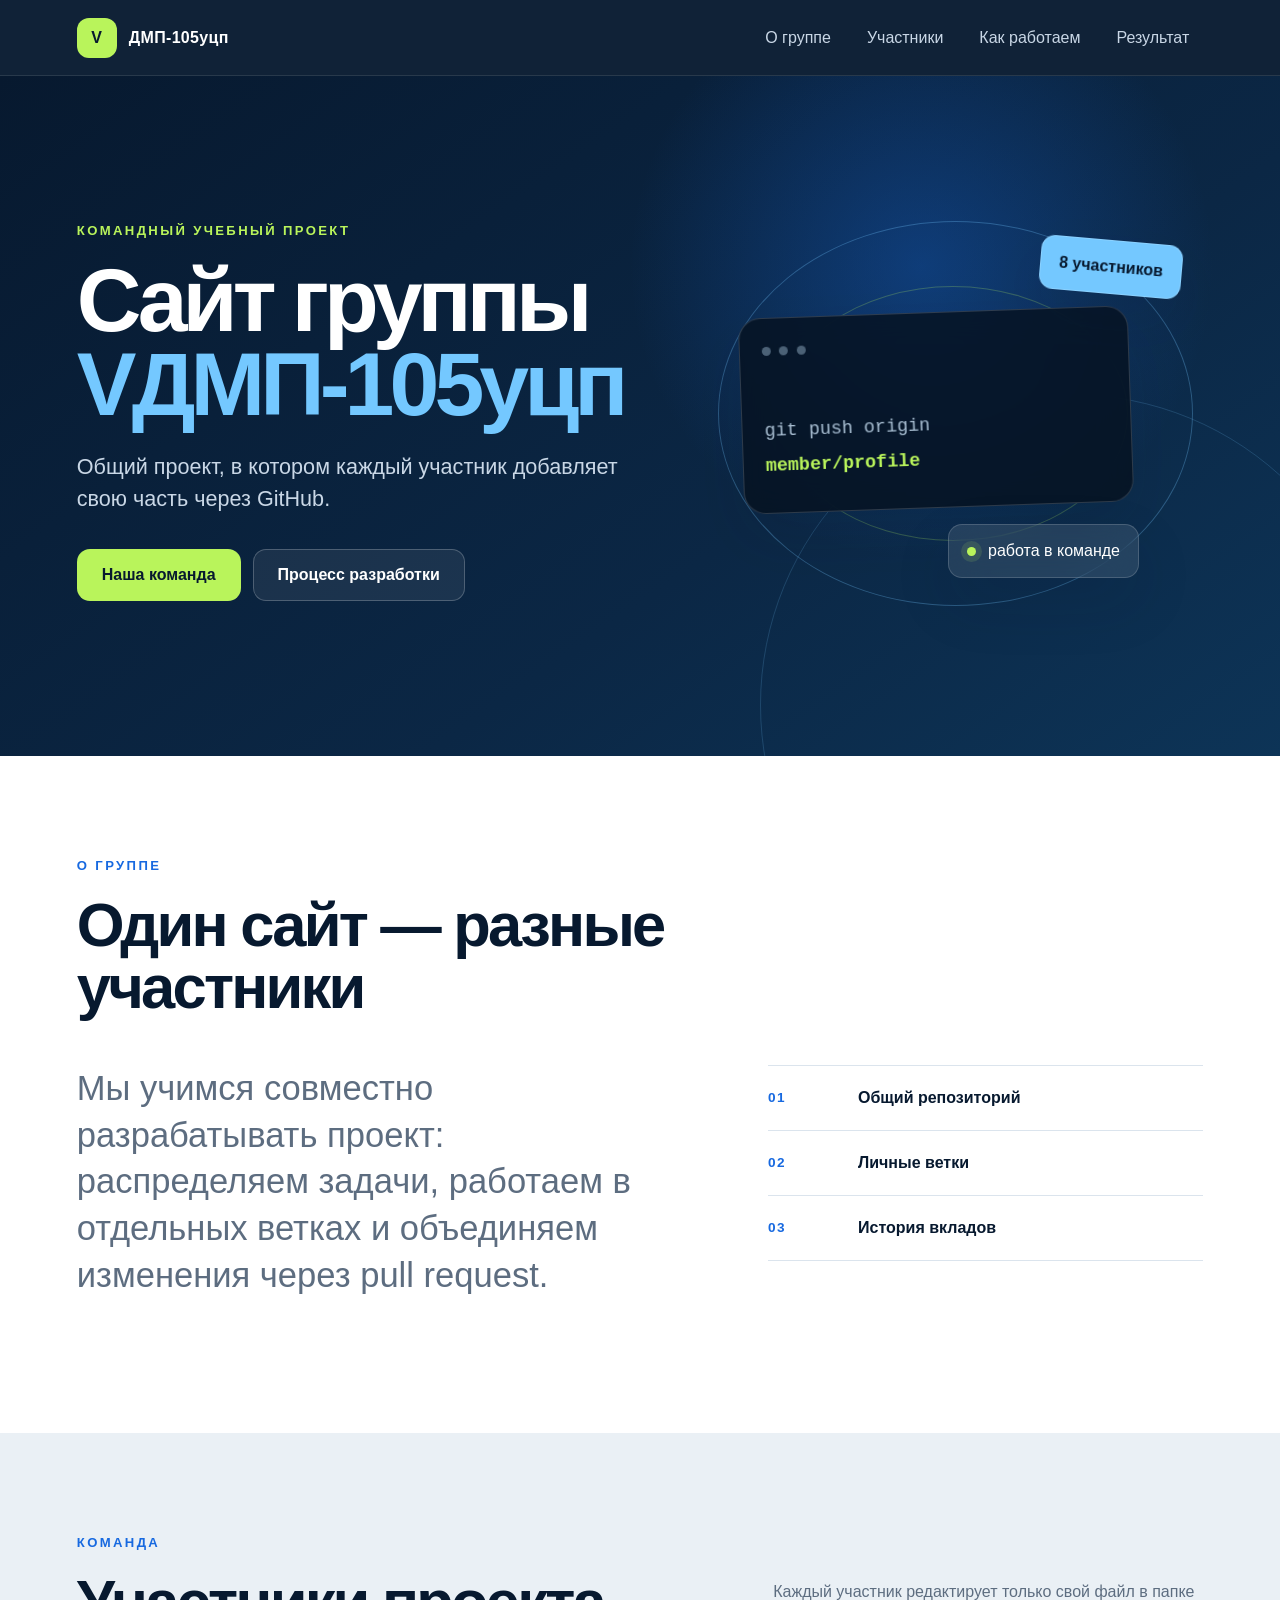
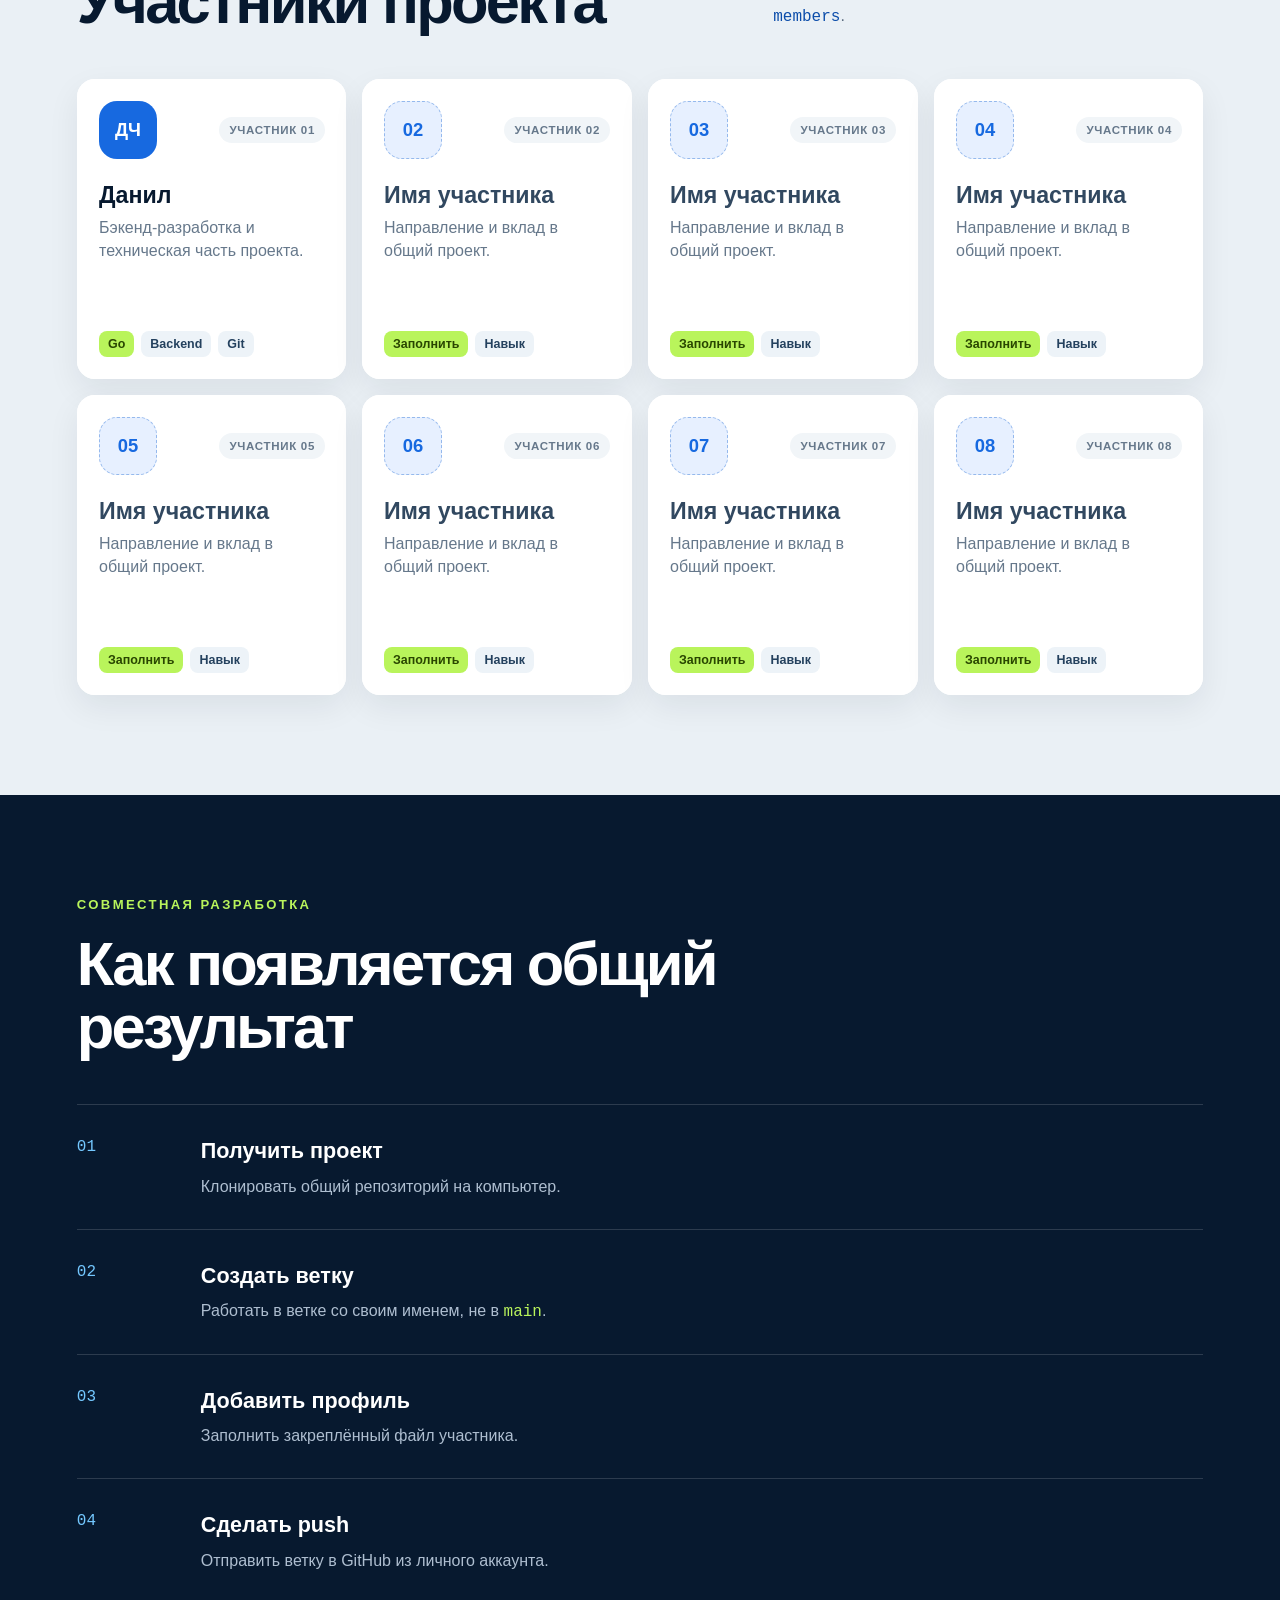
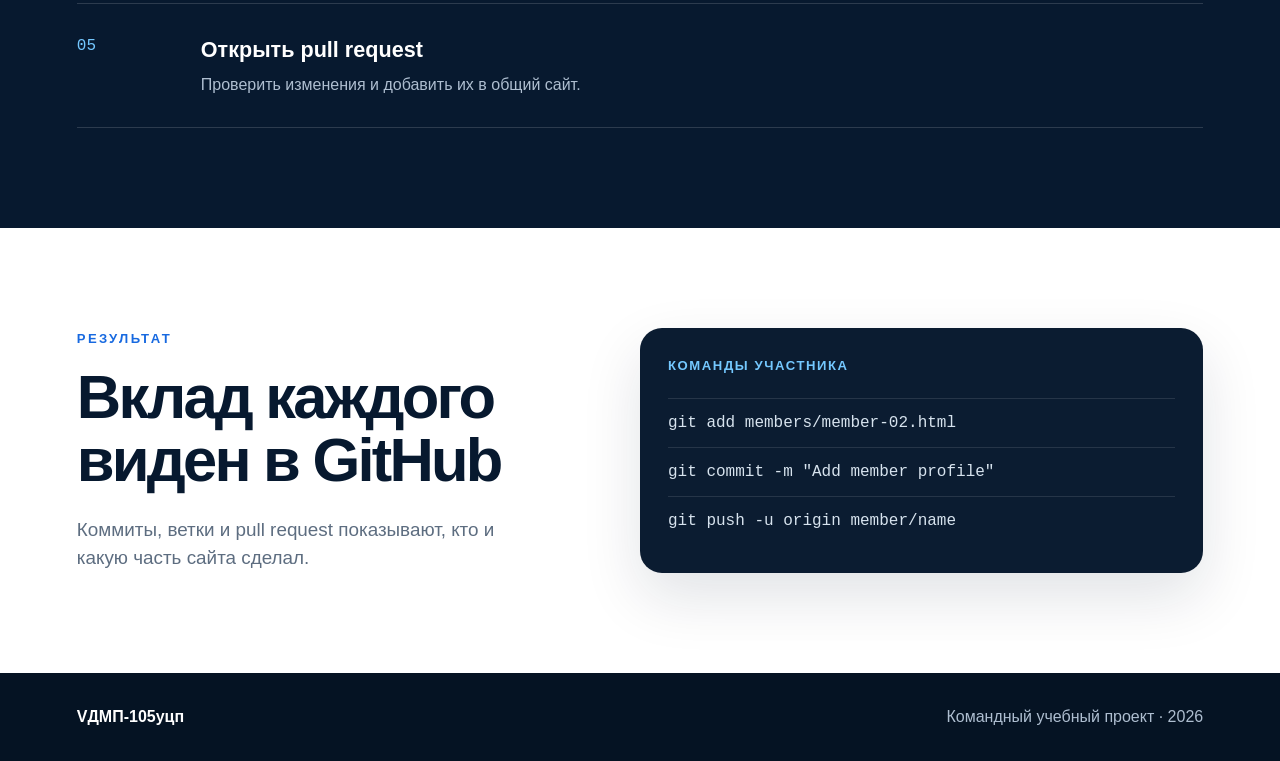
==== index.html @ d807fb54 "Create group website and contribution workflow" ====
<!DOCTYPE html>
<html lang="ru">
<head>
  <meta charset="UTF-8">
  <meta name="viewport" content="width=device-width, initial-scale=1.0">
  <meta name="description" content="Командный учебный сайт группы VДМП-105уцп">
  <title>VДМП-105уцп — сайт группы</title>
  <link rel="stylesheet" href="styles.css">
  <script src="script.js" defer></script>
</head>
<body>
  <header class="site-header">
    <a class="brand" href="#top" aria-label="На главную">
      <span class="brand-mark">V</span>
      <span>ДМП-105уцп</span>
    </a>

    <button class="menu-button" type="button" aria-expanded="false" aria-controls="site-nav">
      <span></span><span></span><span></span>
      <span class="visually-hidden">Открыть меню</span>
    </button>

    <nav class="site-nav" id="site-nav" aria-label="Основная навигация">
      <a href="#about">О группе</a>
      <a href="#team">Участники</a>
      <a href="#workflow">Как работаем</a>
      <a href="#result">Результат</a>
    </nav>
  </header>

  <main id="top">
    <section class="hero" aria-labelledby="hero-title">
      <div class="hero-copy">
        <p class="eyebrow">Командный учебный проект</p>
        <h1 id="hero-title">Сайт группы<br><span>VДМП-105уцп</span></h1>
        <p class="hero-text">Общий проект, в котором каждый участник добавляет свою часть через GitHub.</p>
        <div class="hero-actions">
          <a class="button button-primary" href="#team">Наша команда</a>
          <a class="button button-secondary" href="#workflow">Процесс разработки</a>
        </div>
      </div>

      <div class="hero-visual" aria-hidden="true">
        <div class="orbit orbit-one"></div>
        <div class="orbit orbit-two"></div>
        <div class="hero-card hero-card-main">
          <span class="terminal-dot"></span>
          <span class="terminal-dot"></span>
          <span class="terminal-dot"></span>
          <code>git push origin<br><strong>member/profile</strong></code>
        </div>
        <div class="hero-card hero-card-small">8 участников</div>
        <div class="hero-card hero-card-status"><span></span> работа в команде</div>
      </div>
    </section>

    <section class="section about" id="about" aria-labelledby="about-title">
      <div class="section-heading">
        <p class="eyebrow">О группе</p>
        <h2 id="about-title">Один сайт — разные участники</h2>
      </div>
      <div class="about-grid">
        <p class="lead">Мы учимся совместно разрабатывать проект: распределяем задачи, работаем в отдельных ветках и объединяем изменения через pull request.</p>
        <div class="fact-list">
          <div class="fact"><strong>01</strong><span>Общий репозиторий</span></div>
          <div class="fact"><strong>02</strong><span>Личные ветки</span></div>
          <div class="fact"><strong>03</strong><span>История вкладов</span></div>
        </div>
      </div>
    </section>

    <section class="section team" id="team" aria-labelledby="team-title">
      <div class="section-heading heading-row">
        <div>
          <p class="eyebrow">Команда</p>
          <h2 id="team-title">Участники проекта</h2>
        </div>
        <p>Каждый участник редактирует только свой файл в папке <code>members</code>.</p>
      </div>

      <div class="members-grid">
        <iframe src="members/member-01.html" title="Участник 1" loading="lazy"></iframe>
        <iframe src="members/member-02.html" title="Участник 2" loading="lazy"></iframe>
        <iframe src="members/member-03.html" title="Участник 3" loading="lazy"></iframe>
        <iframe src="members/member-04.html" title="Участник 4" loading="lazy"></iframe>
        <iframe src="members/member-05.html" title="Участник 5" loading="lazy"></iframe>
        <iframe src="members/member-06.html" title="Участник 6" loading="lazy"></iframe>
        <iframe src="members/member-07.html" title="Участник 7" loading="lazy"></iframe>
        <iframe src="members/member-08.html" title="Участник 8" loading="lazy"></iframe>
      </div>
    </section>

    <section class="section workflow" id="workflow" aria-labelledby="workflow-title">
      <div class="section-heading">
        <p class="eyebrow">Совместная разработка</p>
        <h2 id="workflow-title">Как появляется общий результат</h2>
      </div>

      <ol class="steps">
        <li>
          <span>01</span>
          <div><h3>Получить проект</h3><p>Клонировать общий репозиторий на компьютер.</p></div>
        </li>
        <li>
          <span>02</span>
          <div><h3>Создать ветку</h3><p>Работать в ветке со своим именем, не в <code>main</code>.</p></div>
        </li>
        <li>
          <span>03</span>
          <div><h3>Добавить профиль</h3><p>Заполнить закреплённый файл участника.</p></div>
        </li>
        <li>
          <span>04</span>
          <div><h3>Сделать push</h3><p>Отправить ветку в GitHub из личного аккаунта.</p></div>
        </li>
        <li>
          <span>05</span>
          <div><h3>Открыть pull request</h3><p>Проверить изменения и добавить их в общий сайт.</p></div>
        </li>
      </ol>
    </section>

    <section class="section result" id="result" aria-labelledby="result-title">
      <div class="result-copy">
        <p class="eyebrow">Результат</p>
        <h2 id="result-title">Вклад каждого виден в GitHub</h2>
        <p>Коммиты, ветки и pull request показывают, кто и какую часть сайта сделал.</p>
      </div>
      <div class="result-command" aria-label="Пример последовательности команд">
        <span>Команды участника</span>
        <code>git add members/member-02.html</code>
        <code>git commit -m "Add member profile"</code>
        <code>git push -u origin member/name</code>
      </div>
    </section>
  </main>

  <footer class="site-footer">
    <span>VДМП-105уцп</span>
    <p>Командный учебный проект · <span id="year">2026</span></p>
  </footer>
</body>
</html>
---- styles.css ----
:root {
  --ink: #07192f;
  --muted: #5d6d80;
  --line: #dbe4ed;
  --paper: #f4f7fa;
  --white: #ffffff;
  --blue: #1769e0;
  --blue-dark: #0c4daa;
  --sky: #74c8ff;
  --lime: #b9f45b;
  --radius: 22px;
  --shadow: 0 24px 60px rgba(7, 25, 47, 0.12);
}

* { box-sizing: border-box; }

html { scroll-behavior: smooth; }

body {
  margin: 0;
  overflow-x: hidden;
  color: var(--ink);
  background: var(--paper);
  font-family: Inter, "Segoe UI", Arial, sans-serif;
  line-height: 1.5;
}

a { color: inherit; }

code { font-family: Consolas, "Courier New", monospace; }

.visually-hidden {
  position: absolute;
  width: 1px;
  height: 1px;
  padding: 0;
  margin: -1px;
  overflow: hidden;
  clip: rect(0, 0, 0, 0);
  white-space: nowrap;
  border: 0;
}

.site-header {
  position: sticky;
  z-index: 20;
  top: 0;
  display: flex;
  align-items: center;
  justify-content: space-between;
  min-height: 76px;
  padding: 0 6vw;
  color: var(--white);
  background: rgba(7, 25, 47, 0.96);
  border-bottom: 1px solid rgba(255, 255, 255, 0.1);
  backdrop-filter: blur(12px);
}

.brand {
  display: flex;
  align-items: center;
  gap: 12px;
  font-weight: 800;
  letter-spacing: 0.02em;
  text-decoration: none;
}

.brand-mark {
  display: grid;
  width: 40px;
  height: 40px;
  place-items: center;
  color: var(--ink);
  background: var(--lime);
  border-radius: 12px;
}

.site-nav { display: flex; gap: 8px; }

.site-nav a {
  padding: 10px 14px;
  color: #c9d7e6;
  border-radius: 10px;
  text-decoration: none;
  transition: color 0.2s ease, background 0.2s ease;
}

.site-nav a:hover,
.site-nav a:focus-visible {
  color: var(--white);
  background: rgba(255, 255, 255, 0.1);
}

.menu-button {
  display: none;
  width: 44px;
  height: 44px;
  padding: 10px;
  background: transparent;
  border: 1px solid rgba(255, 255, 255, 0.3);
  border-radius: 10px;
}

.menu-button span:not(.visually-hidden) {
  display: block;
  height: 2px;
  margin: 4px 0;
  background: var(--white);
}

.hero {
  position: relative;
  display: grid;
  grid-template-columns: minmax(0, 1.05fr) minmax(360px, 0.95fr);
  min-height: 680px;
  padding: 90px 6vw 100px;
  overflow: hidden;
  color: var(--white);
  background:
    radial-gradient(circle at 72% 28%, rgba(23, 105, 224, 0.35), transparent 28%),
    linear-gradient(145deg, #07192f 0%, #0b2745 62%, #0d3457 100%);
}

.hero::after {
  position: absolute;
  right: -8%;
  bottom: -260px;
  width: 620px;
  height: 620px;
  content: "";
  border: 1px solid rgba(116, 200, 255, 0.18);
  border-radius: 50%;
}

.hero-copy { min-width: 0; align-self: center; max-width: 760px; }

.eyebrow {
  margin: 0 0 18px;
  color: var(--blue);
  font-size: 0.82rem;
  font-weight: 800;
  letter-spacing: 0.18em;
  text-transform: uppercase;
}

.hero .eyebrow { color: var(--lime); }

h1, h2, h3, p { margin-top: 0; }

h1 {
  margin-bottom: 24px;
  font-size: clamp(3rem, 7vw, 6.6rem);
  line-height: 0.94;
  letter-spacing: -0.055em;
}

h1 span { color: var(--sky); }

.hero-text {
  max-width: 660px;
  margin-bottom: 34px;
  color: #c9d7e6;
  font-size: clamp(1.05rem, 2vw, 1.35rem);
}

.hero-actions { display: flex; flex-wrap: wrap; gap: 12px; }

.button {
  display: inline-flex;
  min-height: 52px;
  align-items: center;
  justify-content: center;
  padding: 0 24px;
  border: 1px solid transparent;
  border-radius: 13px;
  font-weight: 750;
  text-decoration: none;
  transition: transform 0.2s ease, background 0.2s ease;
}

.button:hover { transform: translateY(-2px); }

.button-primary { color: var(--ink); background: var(--lime); }
.button-primary:hover { background: #cbff79; }

.button-secondary {
  color: var(--white);
  background: rgba(255, 255, 255, 0.07);
  border-color: rgba(255, 255, 255, 0.22);
}

.hero-visual { position: relative; width: 100%; min-width: 0; min-height: 430px; align-self: center; }

.orbit {
  position: absolute;
  border: 1px solid rgba(116, 200, 255, 0.3);
  border-radius: 50%;
}

.orbit-one { inset: 25px 10px 20px 50px; }
.orbit-two { inset: 90px 75px 85px 110px; border-color: rgba(185, 244, 91, 0.24); }

.hero-card {
  position: absolute;
  z-index: 2;
  border: 1px solid rgba(255, 255, 255, 0.16);
  box-shadow: var(--shadow);
  backdrop-filter: blur(16px);
}

.hero-card-main {
  top: 116px;
  left: 50%;
  width: min(390px, 82%);
  padding: 20px 22px 28px;
  transform: translateX(-50%) rotate(-2deg);
  background: rgba(4, 16, 31, 0.82);
  border-radius: var(--radius);
}

.terminal-dot {
  display: inline-block;
  width: 9px;
  height: 9px;
  margin-right: 4px;
  background: #4b6176;
  border-radius: 50%;
}

.hero-card-main code { display: block; margin-top: 52px; color: #a9bfd3; font-size: 1.15rem; line-height: 1.9; }
.hero-card-main strong { color: var(--lime); }

.hero-card-small {
  top: 44px;
  right: 4%;
  padding: 14px 18px;
  color: var(--ink);
  background: var(--sky);
  border-radius: 14px;
  font-weight: 800;
  transform: rotate(5deg);
}

.hero-card-status {
  right: 12%;
  bottom: 48px;
  padding: 14px 18px;
  background: rgba(255, 255, 255, 0.1);
  border-radius: 14px;
}

.hero-card-status span {
  display: inline-block;
  width: 9px;
  height: 9px;
  margin-right: 8px;
  background: var(--lime);
  border-radius: 50%;
  box-shadow: 0 0 0 6px rgba(185, 244, 91, 0.12);
}

.section { padding: 100px 6vw; }

.section-heading { max-width: 880px; margin-bottom: 46px; }

.section-heading h2,
.result h2 {
  margin-bottom: 0;
  font-size: clamp(2.25rem, 4.8vw, 4.5rem);
  line-height: 1.02;
  letter-spacing: -0.045em;
}

.about { background: var(--white); }

.about-grid {
  display: grid;
  grid-template-columns: 1.15fr 0.85fr;
  gap: 8vw;
  align-items: start;
}

.lead { max-width: 800px; color: var(--muted); font-size: clamp(1.35rem, 2.7vw, 2.2rem); line-height: 1.35; }

.fact-list { border-top: 1px solid var(--line); }

.fact {
  display: grid;
  grid-template-columns: 70px 1fr;
  gap: 20px;
  align-items: center;
  padding: 20px 0;
  border-bottom: 1px solid var(--line);
}

.fact strong { color: var(--blue); font-size: 0.85rem; letter-spacing: 0.1em; }
.fact span { font-weight: 750; }

.team { background: #eaf0f5; }

.heading-row {
  display: flex;
  max-width: none;
  align-items: end;
  justify-content: space-between;
  gap: 32px;
}

.heading-row > p { max-width: 430px; margin-bottom: 4px; color: var(--muted); }
.heading-row code { color: var(--blue-dark); }

.members-grid {
  display: grid;
  grid-template-columns: repeat(4, minmax(0, 1fr));
  gap: 16px;
}

.members-grid iframe {
  width: 100%;
  height: 300px;
  background: var(--white);
  border: 0;
  border-radius: 18px;
  box-shadow: 0 12px 32px rgba(7, 25, 47, 0.07);
}

.workflow { color: var(--white); background: var(--ink); }
.workflow .eyebrow { color: var(--lime); }

.steps { margin: 0; padding: 0; list-style: none; border-top: 1px solid rgba(255, 255, 255, 0.15); }

.steps li {
  display: grid;
  grid-template-columns: 100px 1fr;
  gap: 24px;
  padding: 30px 0;
  border-bottom: 1px solid rgba(255, 255, 255, 0.15);
}

.steps > li > span { color: var(--sky); font-family: Consolas, monospace; }
.steps h3 { margin-bottom: 7px; font-size: 1.35rem; }
.steps p { margin-bottom: 0; color: #aebed0; }
.steps code { color: var(--lime); }

.result {
  display: grid;
  grid-template-columns: 0.9fr 1.1fr;
  gap: 8vw;
  align-items: center;
  background: var(--white);
}

.result-copy > p:last-child { max-width: 640px; margin: 24px 0 0; color: var(--muted); font-size: 1.18rem; }

.result-command {
  padding: 28px;
  color: #d7e3ee;
  background: #0b1c31;
  border-radius: var(--radius);
  box-shadow: var(--shadow);
}

.result-command span { display: block; margin-bottom: 22px; color: var(--sky); font-size: 0.82rem; font-weight: 800; letter-spacing: 0.12em; text-transform: uppercase; }
.result-command code { display: block; padding: 12px 0; overflow-wrap: anywhere; border-top: 1px solid rgba(255, 255, 255, 0.11); }

.site-footer {
  display: flex;
  justify-content: space-between;
  gap: 24px;
  padding: 32px 6vw;
  color: #aebed0;
  background: #051323;
}

.site-footer > span { color: var(--white); font-weight: 800; }
.site-footer p { margin: 0; }

@media (max-width: 1050px) {
  .hero { grid-template-columns: 1fr; }
  .hero-visual { min-height: 390px; }
  .members-grid { grid-template-columns: repeat(2, minmax(0, 1fr)); }
}

@media (max-width: 760px) {
  .site-header { min-height: 68px; }
  .menu-button { display: block; }
  .site-nav {
    position: absolute;
    top: 68px;
    right: 0;
    left: 0;
    display: none;
    flex-direction: column;
    padding: 12px 6vw 20px;
    background: #07192f;
  }
  .site-nav.is-open { display: flex; }
  .hero { min-height: auto; padding-top: 70px; }
  h1 { overflow-wrap: anywhere; }
  .hero-visual { min-height: 340px; }
  .hero-card-main { top: 85px; }
  .hero-card-small { top: 20px; }
  .hero-card-status { bottom: 18px; }
  .section { padding-top: 76px; padding-bottom: 76px; }
  .about-grid, .result { grid-template-columns: 1fr; }
  .heading-row { display: block; }
  .members-grid { grid-template-columns: 1fr; }
  .steps li { grid-template-columns: 56px 1fr; }
  .site-footer { flex-direction: column; }
}

@media (max-width: 480px) {
  .hero-actions { display: grid; grid-template-columns: 1fr; }
  .hero-actions .button { width: 100%; }
  .hero-card-main { width: 88%; }
  .hero-card-small { right: 0; }
  .hero-card-status { right: 0; }
}

@media (prefers-reduced-motion: reduce) {
  html { scroll-behavior: auto; }
  *, *::before, *::after { transition-duration: 0.01ms !important; }
}
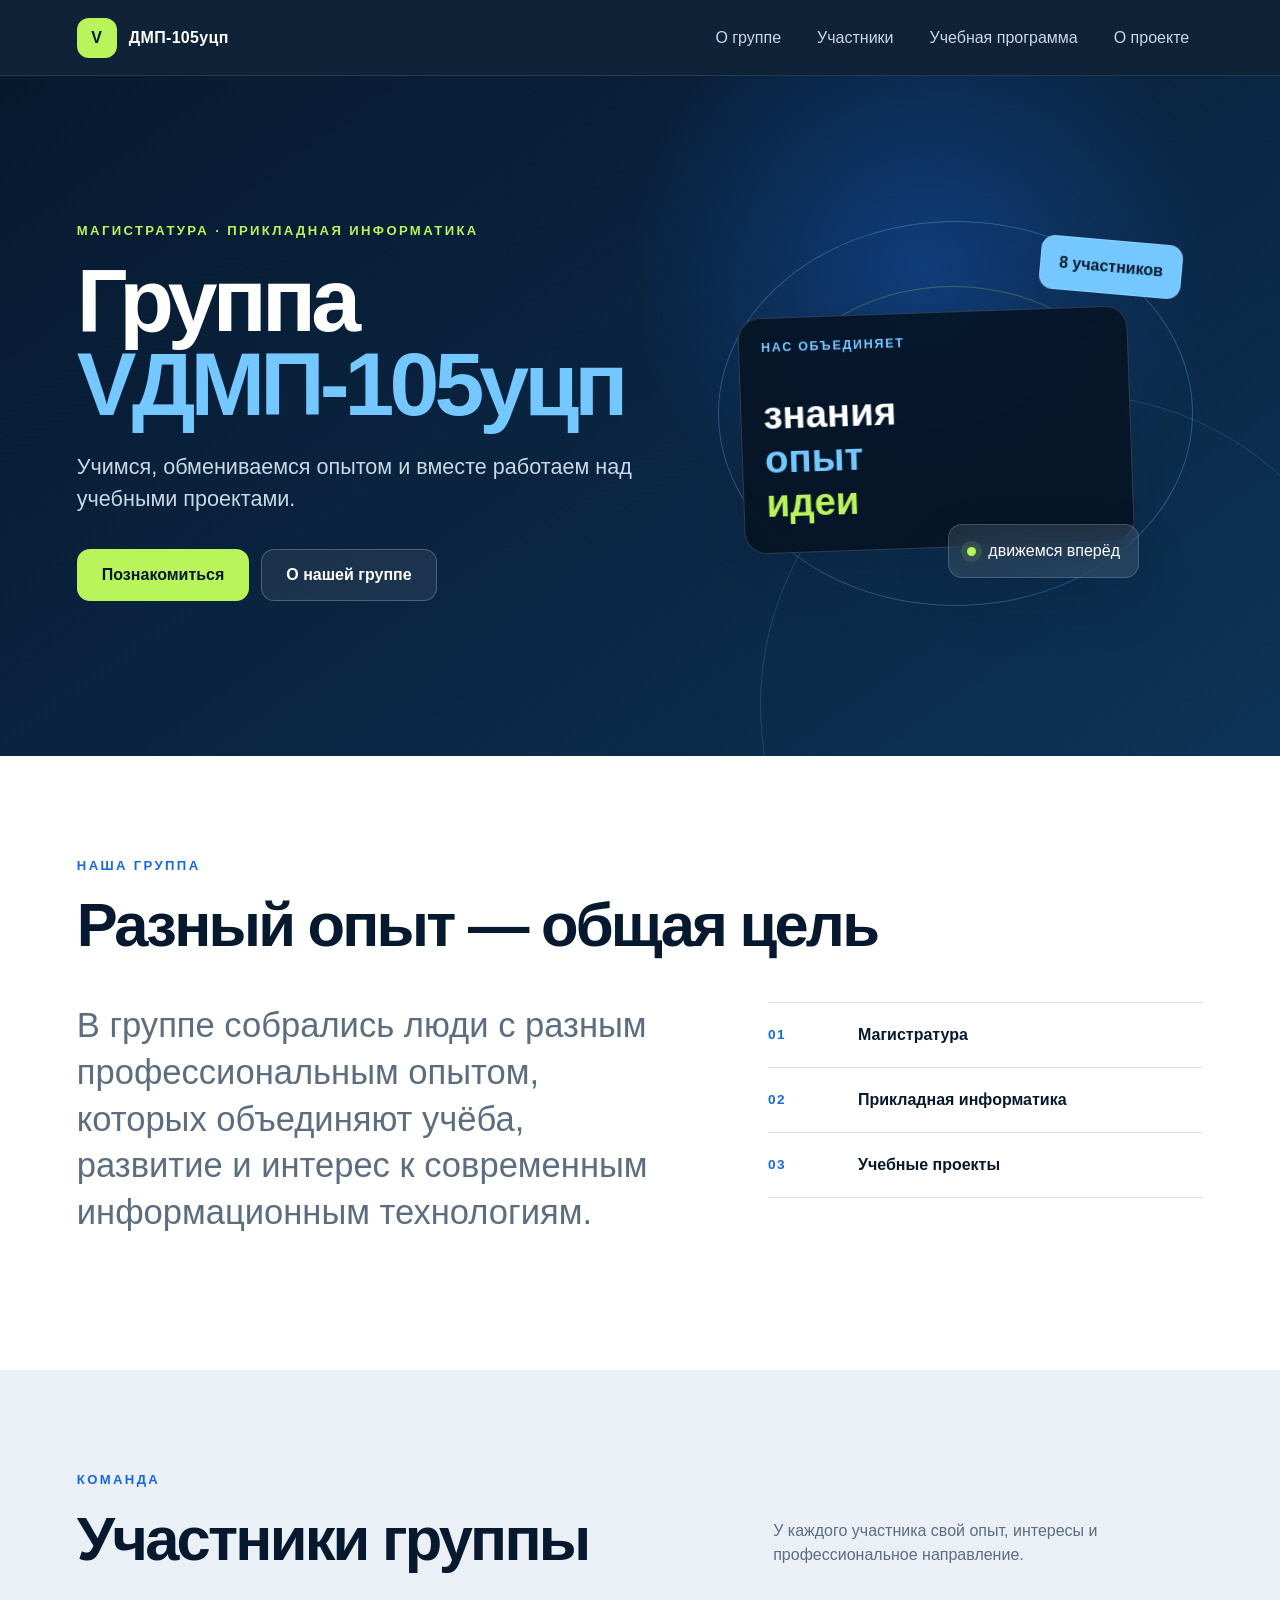
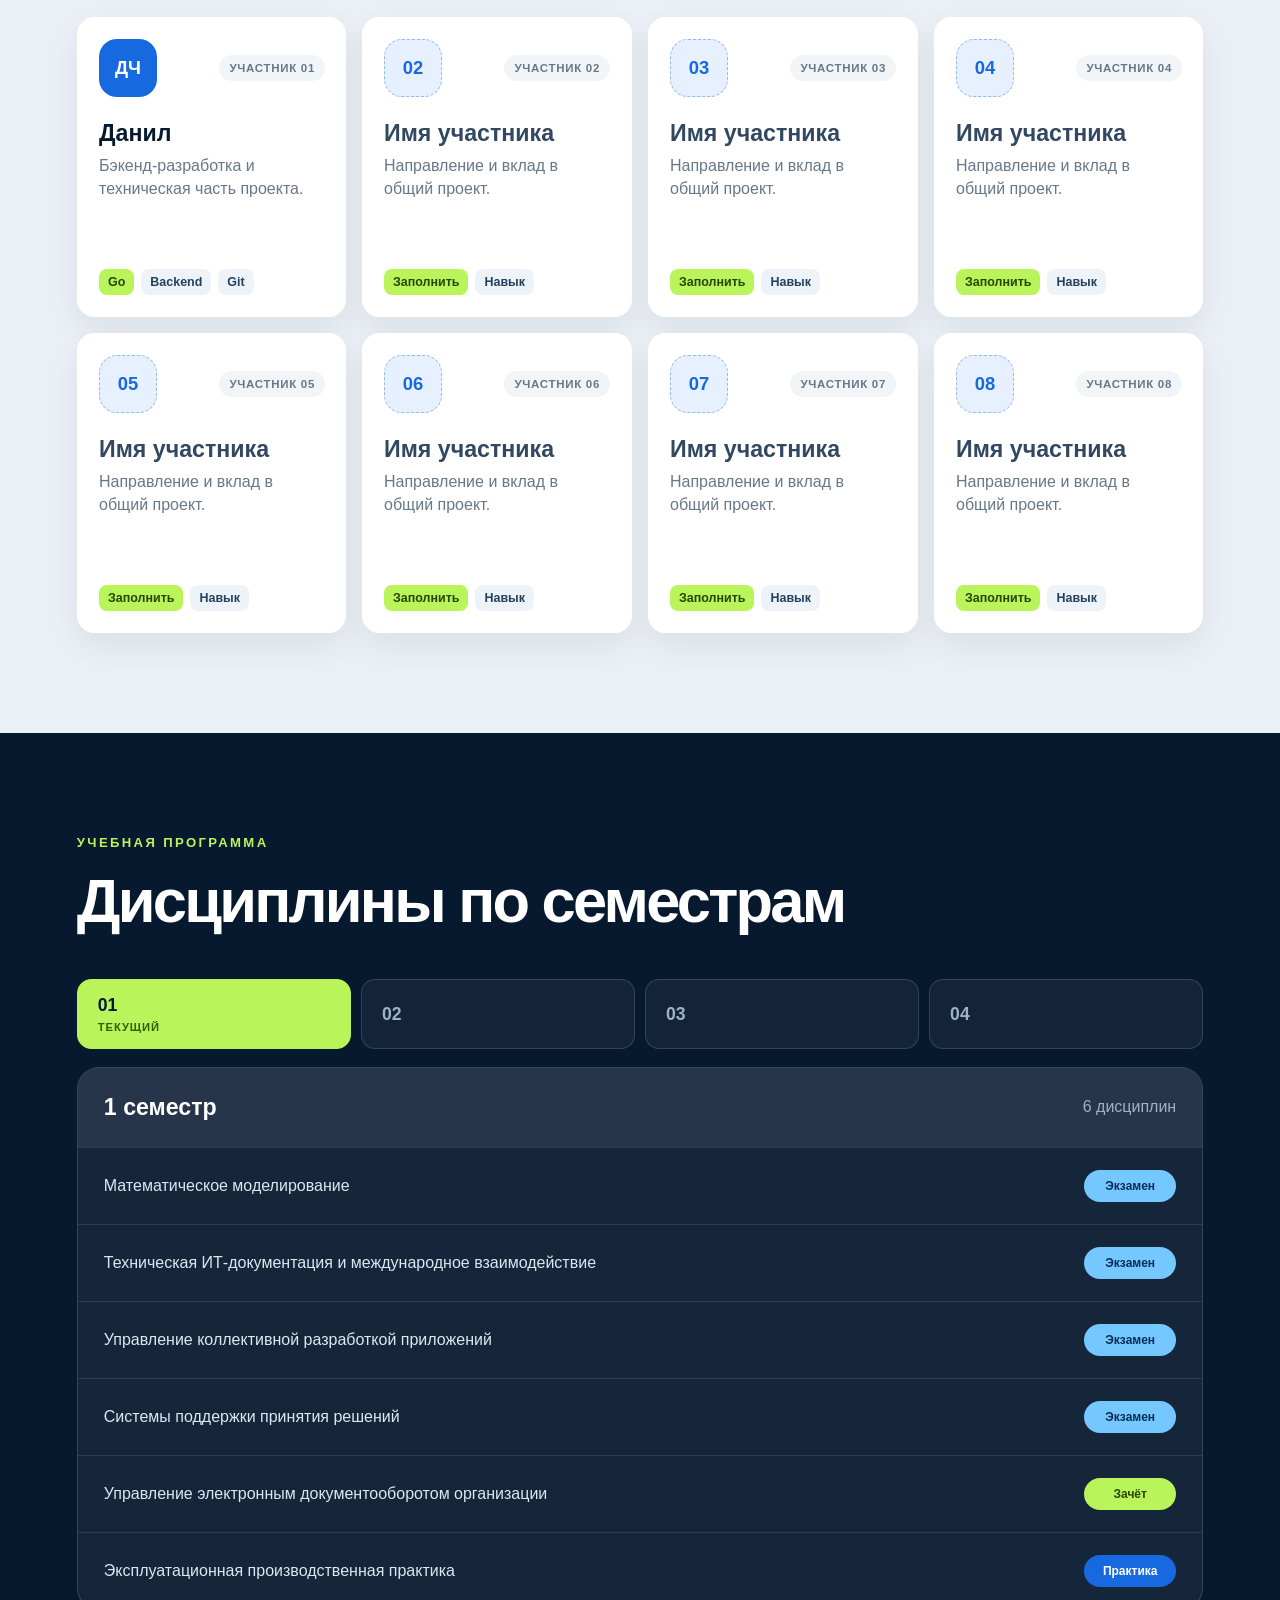
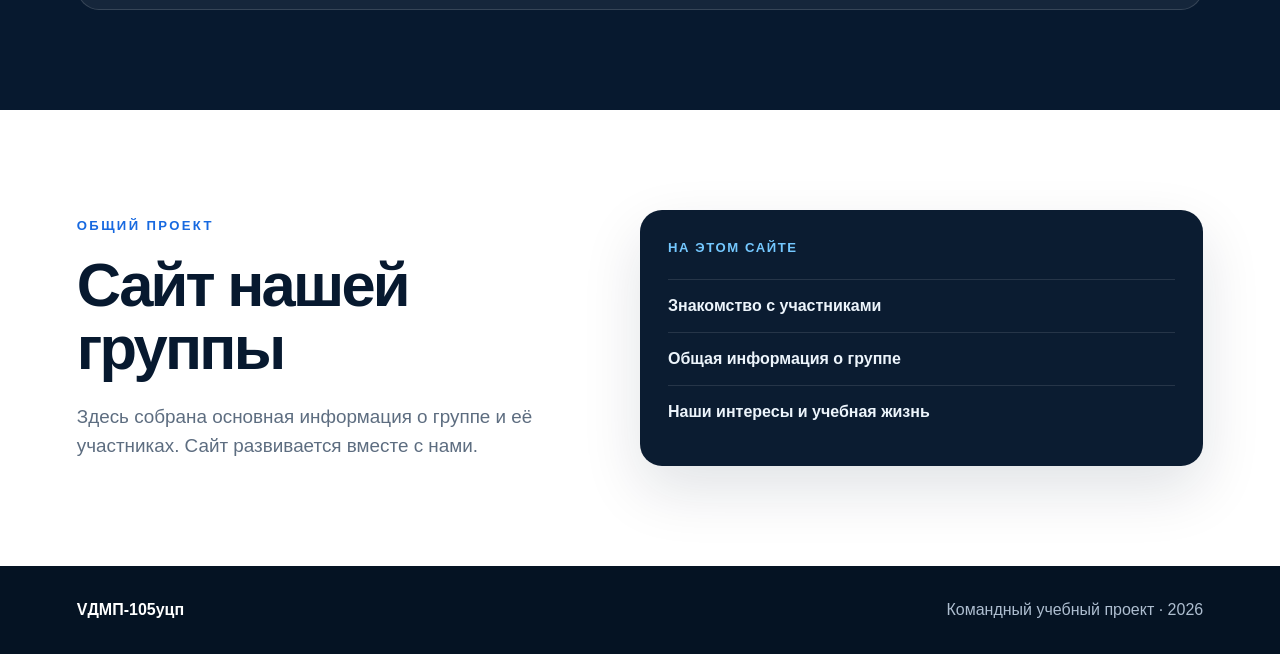
==== commit 0a31f8c1: "Refocus site on the group and curriculum" ====
--- a/index.html
+++ b/index.html
@@ -3,7 +3,7 @@
 <head>
   <meta charset="UTF-8">
   <meta name="viewport" content="width=device-width, initial-scale=1.0">
-  <meta name="description" content="Командный учебный сайт группы VДМП-105уцп">
+  <meta name="description" content="Сайт учебной группы VДМП-105уцп">
   <title>VДМП-105уцп — сайт группы</title>
   <link rel="stylesheet" href="styles.css">
   <script src="script.js" defer></script>
@@ -23,20 +23,20 @@
     <nav class="site-nav" id="site-nav" aria-label="Основная навигация">
       <a href="#about">О группе</a>
       <a href="#team">Участники</a>
-      <a href="#workflow">Как работаем</a>
-      <a href="#result">Результат</a>
+      <a href="#study">Учебная программа</a>
+      <a href="#project">О проекте</a>
     </nav>
   </header>
 
   <main id="top">
     <section class="hero" aria-labelledby="hero-title">
       <div class="hero-copy">
-        <p class="eyebrow">Командный учебный проект</p>
-        <h1 id="hero-title">Сайт группы<br><span>VДМП-105уцп</span></h1>
-        <p class="hero-text">Общий проект, в котором каждый участник добавляет свою часть через GitHub.</p>
+        <p class="eyebrow">Магистратура · Прикладная информатика</p>
+        <h1 id="hero-title">Группа<br><span>VДМП-105уцп</span></h1>
+        <p class="hero-text">Учимся, обмениваемся опытом и вместе работаем над учебными проектами.</p>
         <div class="hero-actions">
-          <a class="button button-primary" href="#team">Наша команда</a>
-          <a class="button button-secondary" href="#workflow">Процесс разработки</a>
+          <a class="button button-primary" href="#team">Познакомиться</a>
+          <a class="button button-secondary" href="#about">О нашей группе</a>
         </div>
       </div>
 
@@ -44,27 +44,29 @@
         <div class="orbit orbit-one"></div>
         <div class="orbit orbit-two"></div>
         <div class="hero-card hero-card-main">
-          <span class="terminal-dot"></span>
-          <span class="terminal-dot"></span>
-          <span class="terminal-dot"></span>
-          <code>git push origin<br><strong>member/profile</strong></code>
+          <span class="card-label">Нас объединяет</span>
+          <div class="hero-card-values">
+            <strong>знания</strong>
+            <strong>опыт</strong>
+            <strong>идеи</strong>
+          </div>
         </div>
         <div class="hero-card hero-card-small">8 участников</div>
-        <div class="hero-card hero-card-status"><span></span> работа в команде</div>
+        <div class="hero-card hero-card-status"><span></span> движемся вперёд</div>
       </div>
     </section>
 
     <section class="section about" id="about" aria-labelledby="about-title">
       <div class="section-heading">
-        <p class="eyebrow">О группе</p>
-        <h2 id="about-title">Один сайт — разные участники</h2>
+        <p class="eyebrow">Наша группа</p>
+        <h2 id="about-title">Разный опыт — общая цель</h2>
       </div>
       <div class="about-grid">
-        <p class="lead">Мы учимся совместно разрабатывать проект: распределяем задачи, работаем в отдельных ветках и объединяем изменения через pull request.</p>
+        <p class="lead">В группе собрались люди с разным профессиональным опытом, которых объединяют учёба, развитие и интерес к современным информационным технологиям.</p>
         <div class="fact-list">
-          <div class="fact"><strong>01</strong><span>Общий репозиторий</span></div>
-          <div class="fact"><strong>02</strong><span>Личные ветки</span></div>
-          <div class="fact"><strong>03</strong><span>История вкладов</span></div>
+          <div class="fact"><strong>01</strong><span>Магистратура</span></div>
+          <div class="fact"><strong>02</strong><span>Прикладная информатика</span></div>
+          <div class="fact"><strong>03</strong><span>Учебные проекты</span></div>
         </div>
       </div>
     </section>
@@ -73,9 +75,9 @@
       <div class="section-heading heading-row">
         <div>
           <p class="eyebrow">Команда</p>
-          <h2 id="team-title">Участники проекта</h2>
+          <h2 id="team-title">Участники группы</h2>
         </div>
-        <p>Каждый участник редактирует только свой файл в папке <code>members</code>.</p>
+        <p>У каждого участника свой опыт, интересы и профессиональное направление.</p>
       </div>
 
       <div class="members-grid">
@@ -90,47 +92,69 @@
       </div>
     </section>
 
-    <section class="section workflow" id="workflow" aria-labelledby="workflow-title">
+    <section class="section workflow" id="study" aria-labelledby="workflow-title">
       <div class="section-heading">
-        <p class="eyebrow">Совместная разработка</p>
-        <h2 id="workflow-title">Как появляется общий результат</h2>
+        <p class="eyebrow">Учебная программа</p>
+        <h2 id="workflow-title">Дисциплины по семестрам</h2>
       </div>
 
-      <ol class="steps">
-        <li>
-          <span>01</span>
-          <div><h3>Получить проект</h3><p>Клонировать общий репозиторий на компьютер.</p></div>
-        </li>
-        <li>
-          <span>02</span>
-          <div><h3>Создать ветку</h3><p>Работать в ветке со своим именем, не в <code>main</code>.</p></div>
-        </li>
-        <li>
-          <span>03</span>
-          <div><h3>Добавить профиль</h3><p>Заполнить закреплённый файл участника.</p></div>
-        </li>
-        <li>
-          <span>04</span>
-          <div><h3>Сделать push</h3><p>Отправить ветку в GitHub из личного аккаунта.</p></div>
-        </li>
-        <li>
-          <span>05</span>
-          <div><h3>Открыть pull request</h3><p>Проверить изменения и добавить их в общий сайт.</p></div>
-        </li>
-      </ol>
+      <div class="semester-tabs" role="tablist" aria-label="Выбор семестра">
+        <button class="semester-tab is-active" type="button" role="tab" aria-selected="true" aria-controls="semester-1" data-semester="1">01 <span>текущий</span></button>
+        <button class="semester-tab" type="button" role="tab" aria-selected="false" aria-controls="semester-2" data-semester="2">02</button>
+        <button class="semester-tab" type="button" role="tab" aria-selected="false" aria-controls="semester-3" data-semester="3">03</button>
+        <button class="semester-tab" type="button" role="tab" aria-selected="false" aria-controls="semester-4" data-semester="4">04</button>
+      </div>
+
+      <div class="semester-panel is-active" id="semester-1" role="tabpanel" data-panel="1">
+        <div class="semester-head"><h3>1 семестр</h3><span>6 дисциплин</span></div>
+        <div class="semester-row"><p>Математическое моделирование</p><span class="control exam">Экзамен</span></div>
+        <div class="semester-row"><p>Техническая ИТ-документация и международное взаимодействие</p><span class="control exam">Экзамен</span></div>
+        <div class="semester-row"><p>Управление коллективной разработкой приложений</p><span class="control exam">Экзамен</span></div>
+        <div class="semester-row"><p>Системы поддержки принятия решений</p><span class="control exam">Экзамен</span></div>
+        <div class="semester-row"><p>Управление электронным документооборотом организации</p><span class="control credit">Зачёт</span></div>
+        <div class="semester-row"><p>Эксплуатационная производственная практика</p><span class="control practice">Практика</span></div>
+      </div>
+
+      <div class="semester-panel" id="semester-2" role="tabpanel" data-panel="2" hidden>
+        <div class="semester-head"><h3>2 семестр</h3><span>5 дисциплин</span></div>
+        <div class="semester-row"><p>Методология и технологии проектирования информационных систем</p><span class="control exam">Экзамен</span></div>
+        <div class="semester-row"><p>Кибербезопасность и управление рисками</p><span class="control exam">Экзамен</span></div>
+        <div class="semester-row"><p>Создание MVP и его продвижение</p><span class="control exam">Экзамен</span></div>
+        <div class="semester-row"><p>Информационные системы управления бизнесом</p><span class="control exam">Экзамен</span></div>
+        <div class="semester-row"><p>Технологическая учебная практика</p><span class="control practice">Практика</span></div>
+      </div>
+
+      <div class="semester-panel" id="semester-3" role="tabpanel" data-panel="3" hidden>
+        <div class="semester-head"><h3>3 семестр</h3><span>7 дисциплин</span></div>
+        <div class="semester-row"><p>Этика ИИ и ответственные ИТ-технологии</p><span class="control exam">Экзамен</span></div>
+        <div class="semester-row"><p>Математические и инструментальные методы поддержки принятия решений</p><span class="control exam">Экзамен</span></div>
+        <div class="semester-row"><p>Архитектура предприятий и информационных систем</p><span class="control exam">Экзамен</span></div>
+        <div class="semester-row"><p>Современные технологии разработки программного обеспечения</p><span class="control exam">Экзамен</span></div>
+        <div class="semester-row"><p>Аутсорсинг информационных технологий и систем</p><span class="control credit">Зачёт</span></div>
+        <div class="semester-row"><p>Машинное обучение и рекомендательные системы</p><span class="control credit">Зачёт</span></div>
+        <div class="semester-row"><p>Эксплуатационная производственная практика</p><span class="control practice">Практика</span></div>
+      </div>
+
+      <div class="semester-panel" id="semester-4" role="tabpanel" data-panel="4" hidden>
+        <div class="semester-head"><h3>4 семестр</h3><span>4 дисциплины</span></div>
+        <div class="semester-row"><p>Выполнение и защита выпускной квалификационной работы</p><span class="control exam">Экзамен</span></div>
+        <div class="semester-row"><p>Информационное общество и проблемы прикладной информатики</p><span class="control exam">Экзамен</span></div>
+        <div class="semester-row"><p>Управление ИТ-проектами</p><span class="control exam">Экзамен</span></div>
+        <div class="semester-row"><p>Технологическая производственная практика</p><span class="control practice">Практика</span></div>
+      </div>
     </section>
 
-    <section class="section result" id="result" aria-labelledby="result-title">
+    <section class="section result" id="project" aria-labelledby="result-title">
       <div class="result-copy">
-        <p class="eyebrow">Результат</p>
-        <h2 id="result-title">Вклад каждого виден в GitHub</h2>
-        <p>Коммиты, ветки и pull request показывают, кто и какую часть сайта сделал.</p>
+        <p class="eyebrow">Общий проект</p>
+        <h2 id="result-title">Сайт нашей группы</h2>
+        <p>Здесь собрана основная информация о группе и её участниках. Сайт развивается вместе с нами.</p>
       </div>
-      <div class="result-command" aria-label="Пример последовательности команд">
-        <span>Команды участника</span>
-        <code>git add members/member-02.html</code>
-        <code>git commit -m "Add member profile"</code>
-        <code>git push -u origin member/name</code>
+      <div class="result-command" aria-label="Содержание сайта">
+        <span>На этом сайте</span>
+        <p>Знакомство с участниками</p>
+        <p>Общая информация о группе</p>
+        <p>Наши интересы и учебная жизнь</p>
       </div>
     </section>
   </main>
--- a/styles.css
+++ b/styles.css
@@ -218,17 +218,25 @@
   border-radius: var(--radius);
 }
 
-.terminal-dot {
-  display: inline-block;
-  width: 9px;
-  height: 9px;
-  margin-right: 4px;
-  background: #4b6176;
-  border-radius: 50%;
-}
-
-.hero-card-main code { display: block; margin-top: 52px; color: #a9bfd3; font-size: 1.15rem; line-height: 1.9; }
-.hero-card-main strong { color: var(--lime); }
+.card-label {
+  display: block;
+  color: var(--sky);
+  font-size: 0.78rem;
+  font-weight: 800;
+  letter-spacing: 0.14em;
+  text-transform: uppercase;
+}
+
+.hero-card-values {
+  display: grid;
+  gap: 4px;
+  margin-top: 38px;
+  font-size: clamp(1.5rem, 3vw, 2.6rem);
+  line-height: 1.05;
+}
+
+.hero-card-values strong:nth-child(2) { color: var(--sky); }
+.hero-card-values strong:nth-child(3) { color: var(--lime); }
 
 .hero-card-small {
   top: 44px;
@@ -307,7 +315,6 @@
 }
 
 .heading-row > p { max-width: 430px; margin-bottom: 4px; color: var(--muted); }
-.heading-row code { color: var(--blue-dark); }
 
 .members-grid {
   display: grid;
@@ -327,20 +334,81 @@
 .workflow { color: var(--white); background: var(--ink); }
 .workflow .eyebrow { color: var(--lime); }
 
-.steps { margin: 0; padding: 0; list-style: none; border-top: 1px solid rgba(255, 255, 255, 0.15); }
-
-.steps li {
-  display: grid;
-  grid-template-columns: 100px 1fr;
-  gap: 24px;
-  padding: 30px 0;
-  border-bottom: 1px solid rgba(255, 255, 255, 0.15);
-}
-
-.steps > li > span { color: var(--sky); font-family: Consolas, monospace; }
-.steps h3 { margin-bottom: 7px; font-size: 1.35rem; }
-.steps p { margin-bottom: 0; color: #aebed0; }
-.steps code { color: var(--lime); }
+.semester-tabs {
+  display: grid;
+  grid-template-columns: repeat(4, 1fr);
+  gap: 10px;
+  margin-bottom: 18px;
+}
+
+.semester-tab {
+  min-height: 70px;
+  padding: 0 20px;
+  color: #9fb1c4;
+  background: rgba(255, 255, 255, 0.05);
+  border: 1px solid rgba(255, 255, 255, 0.14);
+  border-radius: 14px;
+  font: inherit;
+  font-size: 1.1rem;
+  font-weight: 850;
+  text-align: left;
+  cursor: pointer;
+}
+
+.semester-tab span {
+  display: block;
+  color: var(--lime);
+  font-size: 0.7rem;
+  letter-spacing: 0.08em;
+  text-transform: uppercase;
+}
+
+.semester-tab:hover,
+.semester-tab:focus-visible { color: var(--white); border-color: rgba(116, 200, 255, 0.55); }
+
+.semester-tab.is-active {
+  color: var(--ink);
+  background: var(--lime);
+  border-color: var(--lime);
+}
+
+.semester-tab.is-active span { color: #355e00; }
+
+.semester-panel {
+  overflow: hidden;
+  background: rgba(255, 255, 255, 0.06);
+  border: 1px solid rgba(255, 255, 255, 0.14);
+  border-radius: var(--radius);
+}
+
+.semester-head,
+.semester-row {
+  display: grid;
+  grid-template-columns: 1fr auto;
+  gap: 28px;
+  align-items: center;
+  padding: 22px 26px;
+}
+
+.semester-head { background: rgba(255, 255, 255, 0.07); }
+.semester-head h3 { margin: 0; font-size: 1.45rem; }
+.semester-head > span { color: #9fb1c4; }
+
+.semester-row { border-top: 1px solid rgba(255, 255, 255, 0.1); }
+.semester-row p { margin: 0; color: #dbe7f1; }
+
+.control {
+  min-width: 92px;
+  padding: 7px 10px;
+  border-radius: 999px;
+  font-size: 0.75rem;
+  font-weight: 850;
+  text-align: center;
+}
+
+.control.exam { color: #082e58; background: var(--sky); }
+.control.credit { color: #294600; background: var(--lime); }
+.control.practice { color: #fff; background: var(--blue); }
 
 .result {
   display: grid;
@@ -361,7 +429,13 @@
 }
 
 .result-command span { display: block; margin-bottom: 22px; color: var(--sky); font-size: 0.82rem; font-weight: 800; letter-spacing: 0.12em; text-transform: uppercase; }
-.result-command code { display: block; padding: 12px 0; overflow-wrap: anywhere; border-top: 1px solid rgba(255, 255, 255, 0.11); }
+.result-command p {
+  margin: 0;
+  padding: 14px 0;
+  color: #edf5fc;
+  border-top: 1px solid rgba(255, 255, 255, 0.11);
+  font-weight: 700;
+}
 
 .site-footer {
   display: flex;
@@ -405,7 +479,8 @@
   .about-grid, .result { grid-template-columns: 1fr; }
   .heading-row { display: block; }
   .members-grid { grid-template-columns: 1fr; }
-  .steps li { grid-template-columns: 56px 1fr; }
+  .semester-tabs { grid-template-columns: repeat(2, 1fr); }
+  .semester-head, .semester-row { gap: 14px; padding: 18px; }
   .site-footer { flex-direction: column; }
 }
 
@@ -415,6 +490,8 @@
   .hero-card-main { width: 88%; }
   .hero-card-small { right: 0; }
   .hero-card-status { right: 0; }
+  .semester-row { grid-template-columns: 1fr; }
+  .control { justify-self: start; }
 }
 
 @media (prefers-reduced-motion: reduce) {
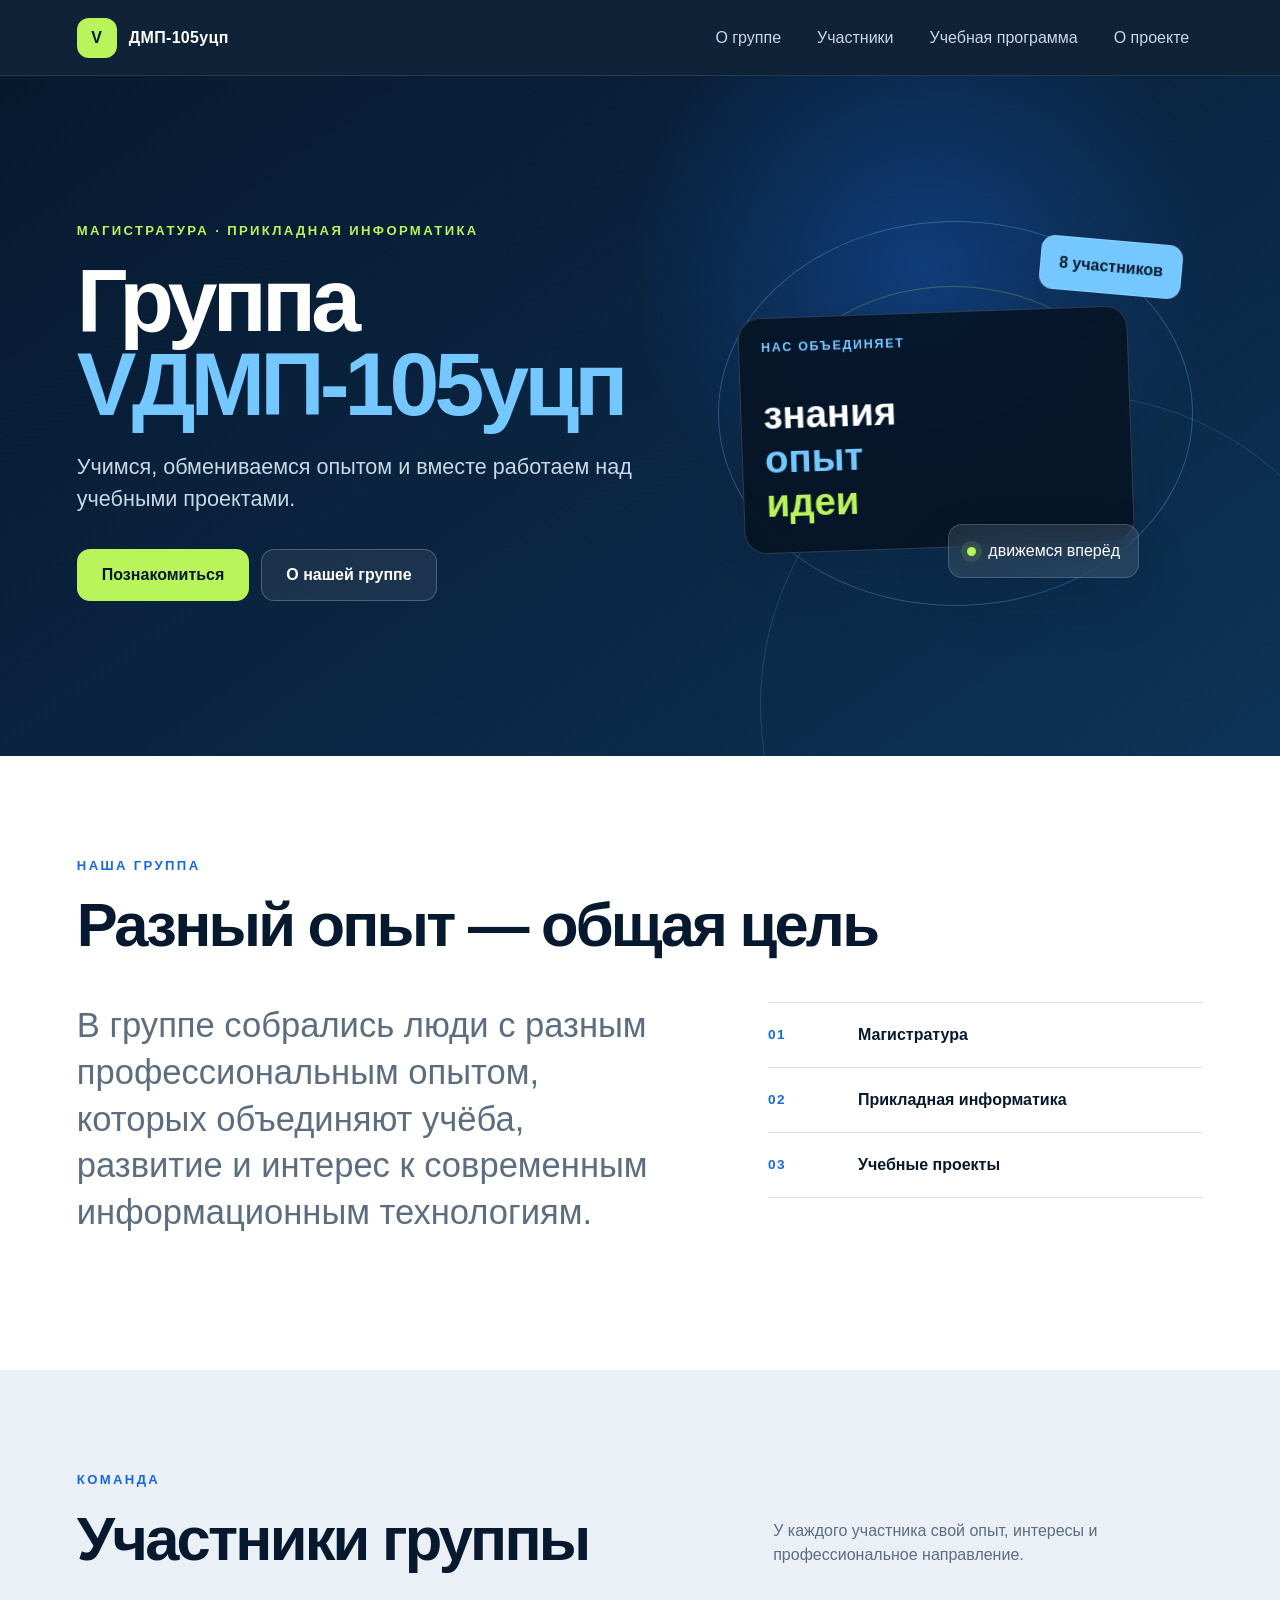
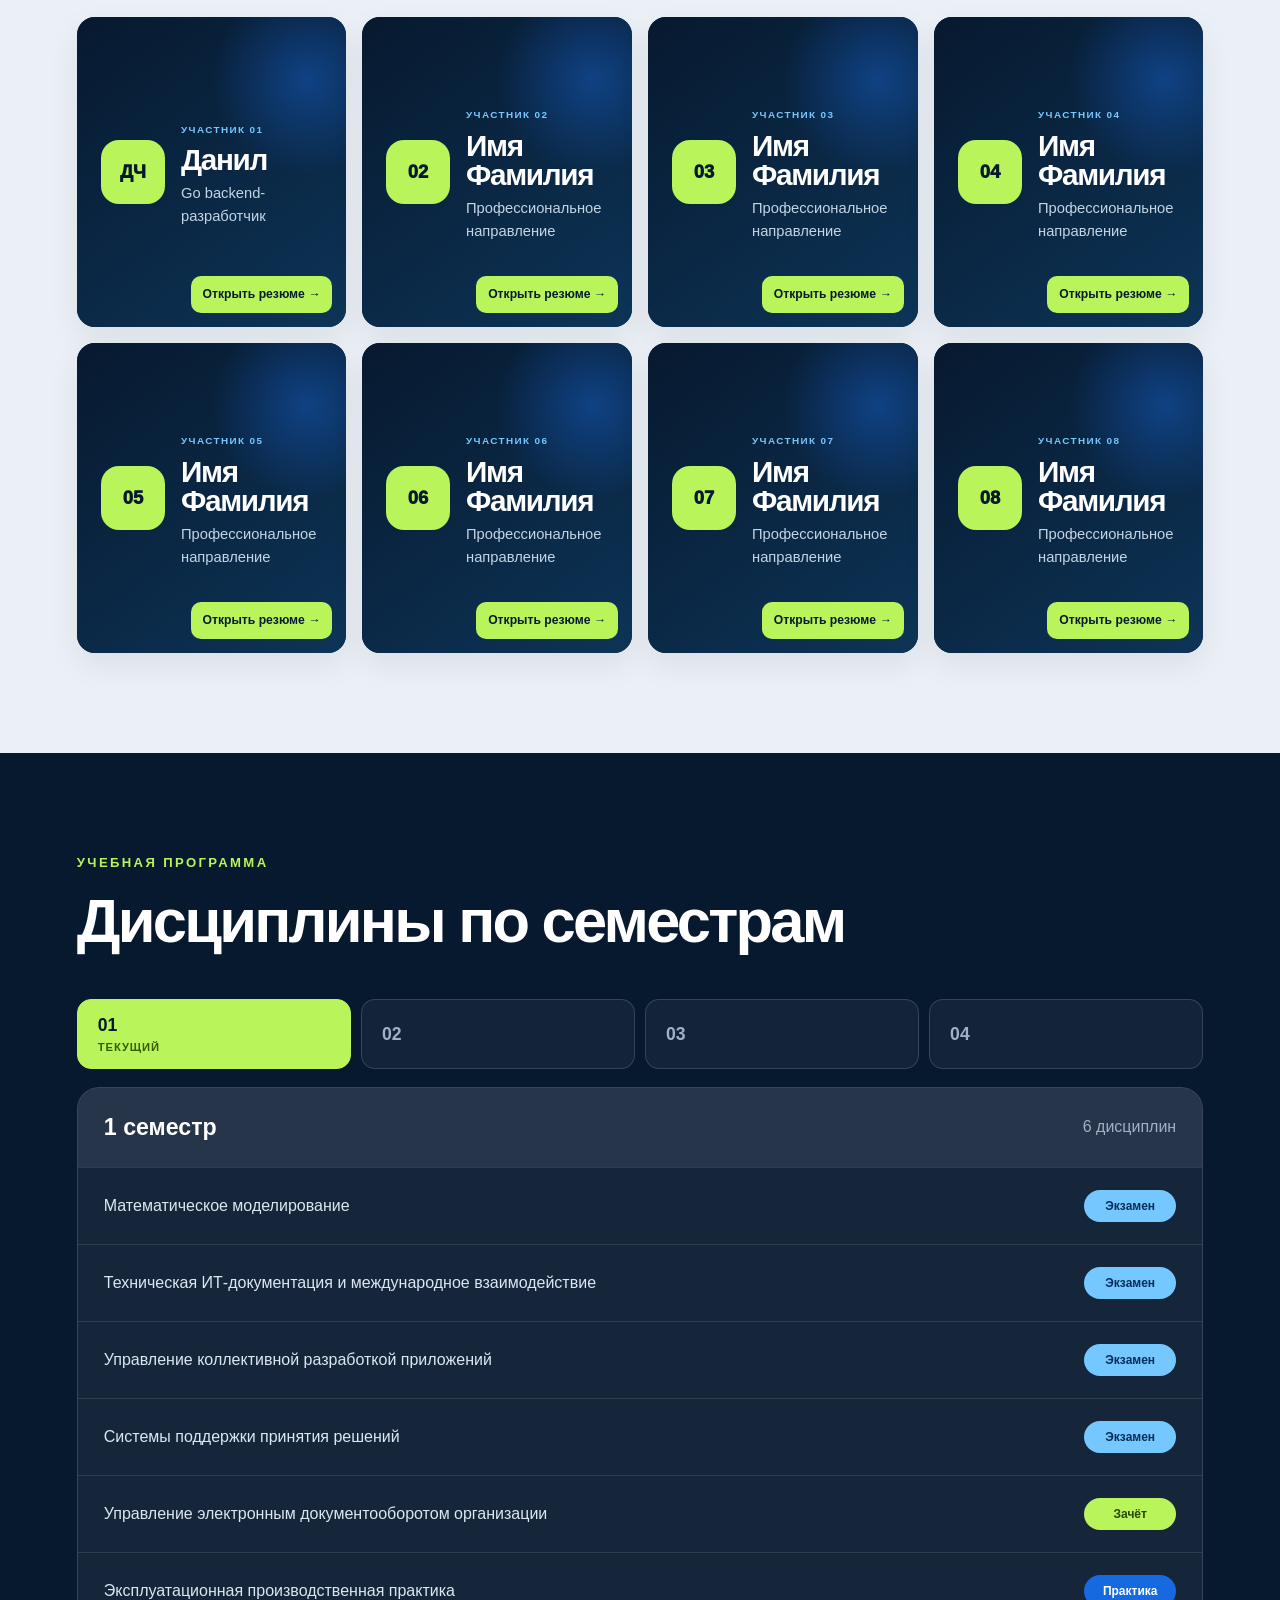
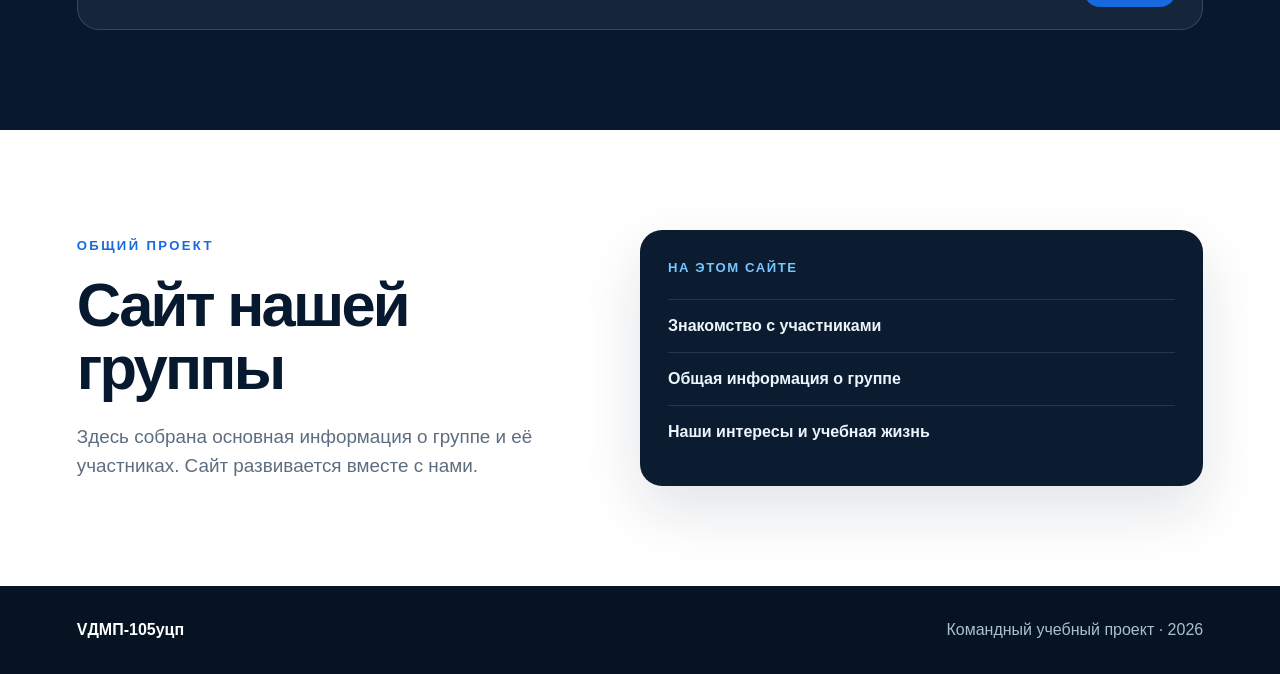
==== commit 51fbe620: "Add individual resume pages for group members" ====
--- a/index.html
+++ b/index.html
@@ -81,14 +81,14 @@
       </div>
 
       <div class="members-grid">
-        <iframe src="members/member-01.html" title="Участник 1" loading="lazy"></iframe>
-        <iframe src="members/member-02.html" title="Участник 2" loading="lazy"></iframe>
-        <iframe src="members/member-03.html" title="Участник 3" loading="lazy"></iframe>
-        <iframe src="members/member-04.html" title="Участник 4" loading="lazy"></iframe>
-        <iframe src="members/member-05.html" title="Участник 5" loading="lazy"></iframe>
-        <iframe src="members/member-06.html" title="Участник 6" loading="lazy"></iframe>
-        <iframe src="members/member-07.html" title="Участник 7" loading="lazy"></iframe>
-        <iframe src="members/member-08.html" title="Участник 8" loading="lazy"></iframe>
+        <a class="member-preview" href="members/member-01.html" aria-label="Открыть резюме участника 1"><iframe src="members/member-01.html" title="Превью резюме участника 1" loading="lazy" tabindex="-1"></iframe><span>Открыть резюме →</span></a>
+        <a class="member-preview" href="members/member-02.html" aria-label="Открыть резюме участника 2"><iframe src="members/member-02.html" title="Превью резюме участника 2" loading="lazy" tabindex="-1"></iframe><span>Открыть резюме →</span></a>
+        <a class="member-preview" href="members/member-03.html" aria-label="Открыть резюме участника 3"><iframe src="members/member-03.html" title="Превью резюме участника 3" loading="lazy" tabindex="-1"></iframe><span>Открыть резюме →</span></a>
+        <a class="member-preview" href="members/member-04.html" aria-label="Открыть резюме участника 4"><iframe src="members/member-04.html" title="Превью резюме участника 4" loading="lazy" tabindex="-1"></iframe><span>Открыть резюме →</span></a>
+        <a class="member-preview" href="members/member-05.html" aria-label="Открыть резюме участника 5"><iframe src="members/member-05.html" title="Превью резюме участника 5" loading="lazy" tabindex="-1"></iframe><span>Открыть резюме →</span></a>
+        <a class="member-preview" href="members/member-06.html" aria-label="Открыть резюме участника 6"><iframe src="members/member-06.html" title="Превью резюме участника 6" loading="lazy" tabindex="-1"></iframe><span>Открыть резюме →</span></a>
+        <a class="member-preview" href="members/member-07.html" aria-label="Открыть резюме участника 7"><iframe src="members/member-07.html" title="Превью резюме участника 7" loading="lazy" tabindex="-1"></iframe><span>Открыть резюме →</span></a>
+        <a class="member-preview" href="members/member-08.html" aria-label="Открыть резюме участника 8"><iframe src="members/member-08.html" title="Превью резюме участника 8" loading="lazy" tabindex="-1"></iframe><span>Открыть резюме →</span></a>
       </div>
     </section>
 
--- a/styles.css
+++ b/styles.css
@@ -322,13 +322,42 @@
   gap: 16px;
 }
 
-.members-grid iframe {
+.member-preview {
+  position: relative;
+  display: block;
+  min-width: 0;
+  overflow: hidden;
+  background: var(--white);
+  border-radius: 18px;
+  box-shadow: 0 12px 32px rgba(7, 25, 47, 0.07);
+  text-decoration: none;
+  transition: transform 0.2s ease, box-shadow 0.2s ease;
+}
+
+.member-preview:hover {
+  transform: translateY(-4px);
+  box-shadow: 0 20px 42px rgba(7, 25, 47, 0.13);
+}
+
+.member-preview iframe {
+  display: block;
   width: 100%;
-  height: 300px;
+  height: 310px;
+  pointer-events: none;
   background: var(--white);
   border: 0;
-  border-radius: 18px;
-  box-shadow: 0 12px 32px rgba(7, 25, 47, 0.07);
+}
+
+.member-preview > span {
+  position: absolute;
+  right: 14px;
+  bottom: 14px;
+  padding: 9px 12px;
+  color: var(--ink);
+  background: var(--lime);
+  border-radius: 10px;
+  font-size: 0.76rem;
+  font-weight: 850;
 }
 
 .workflow { color: var(--white); background: var(--ink); }
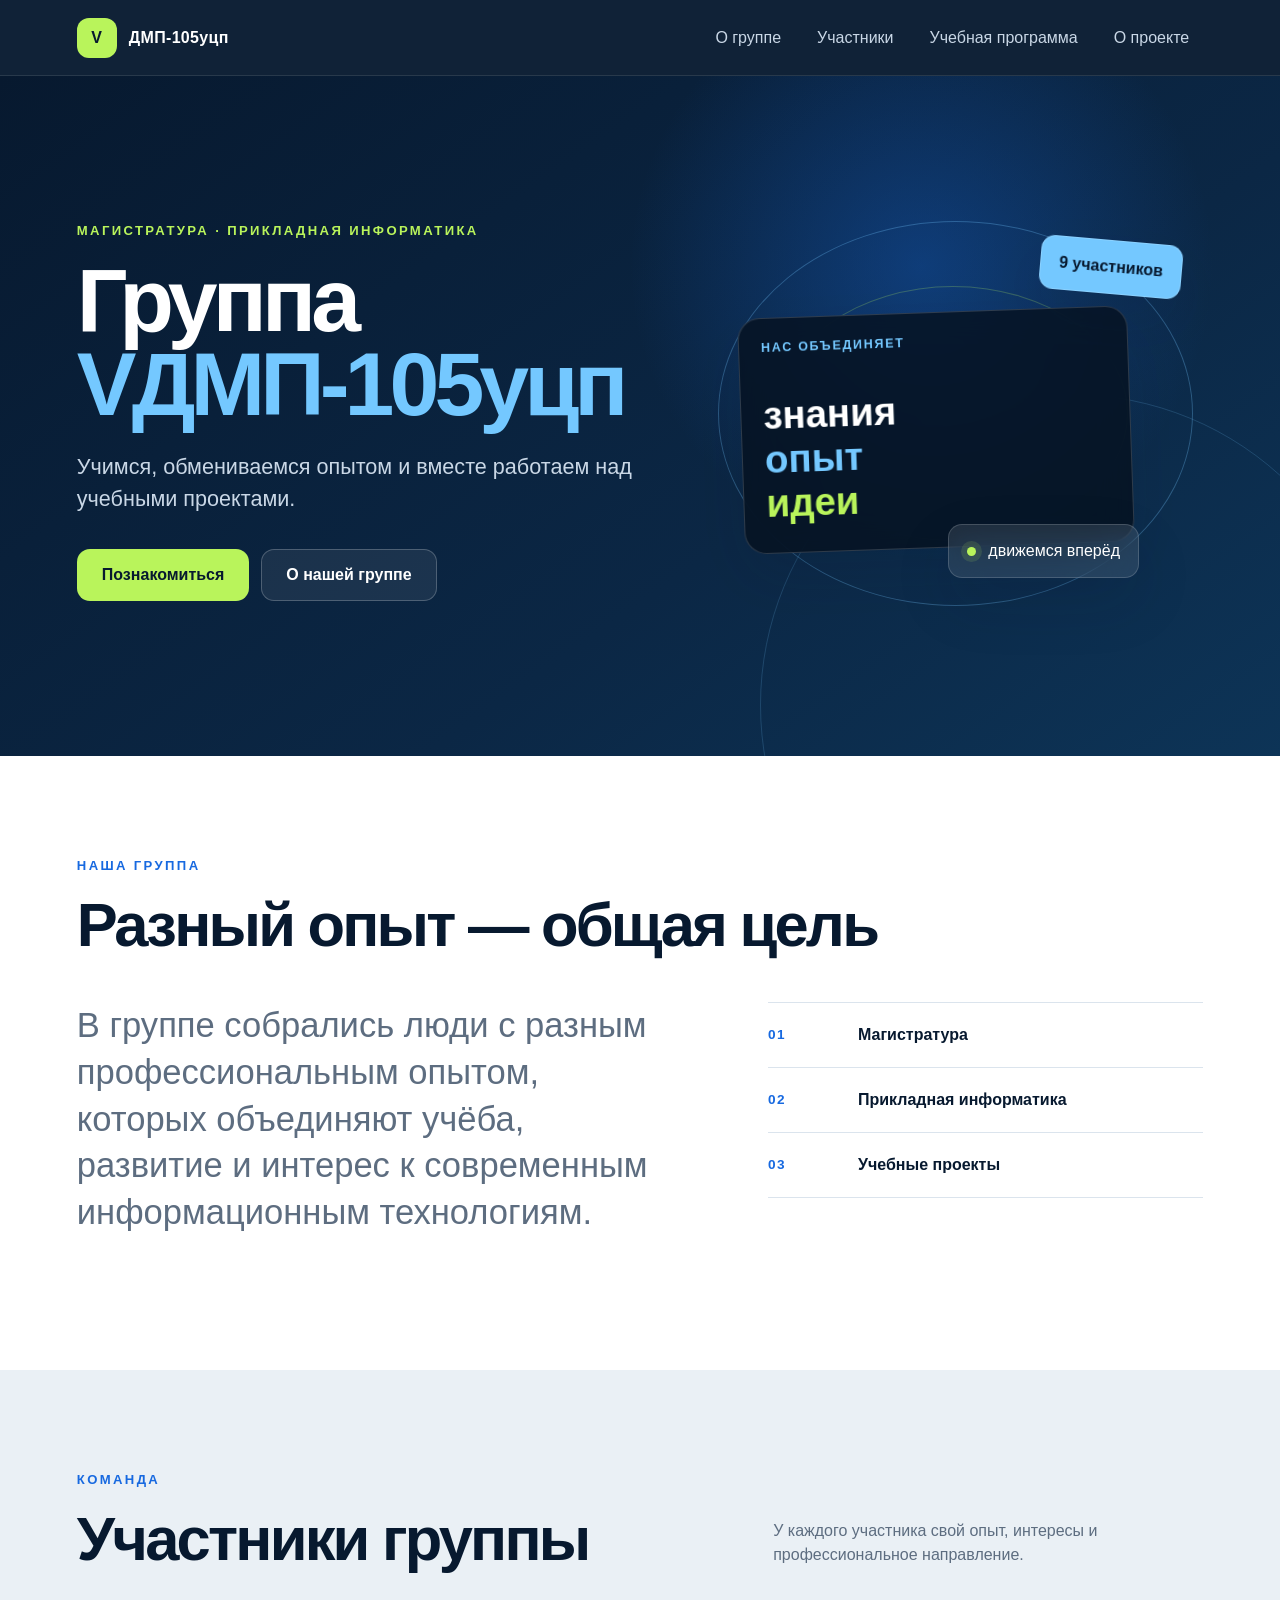
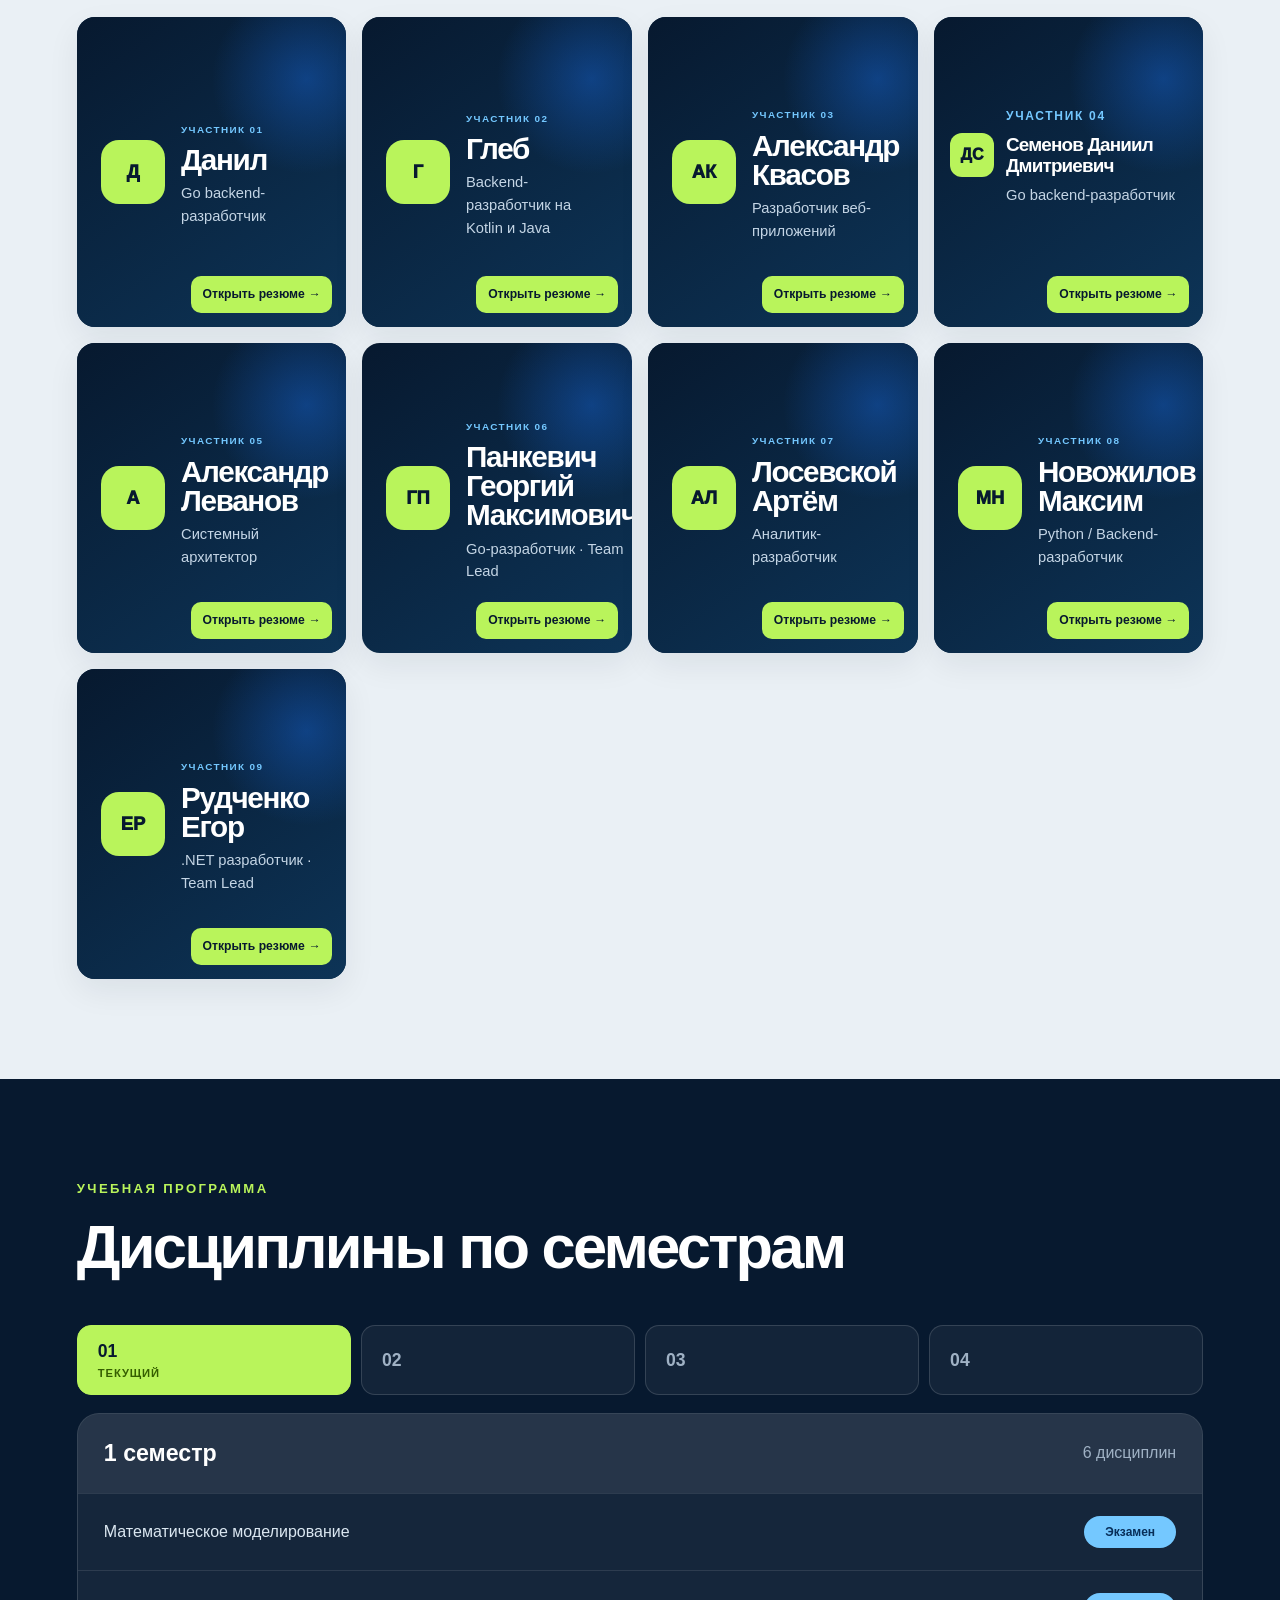
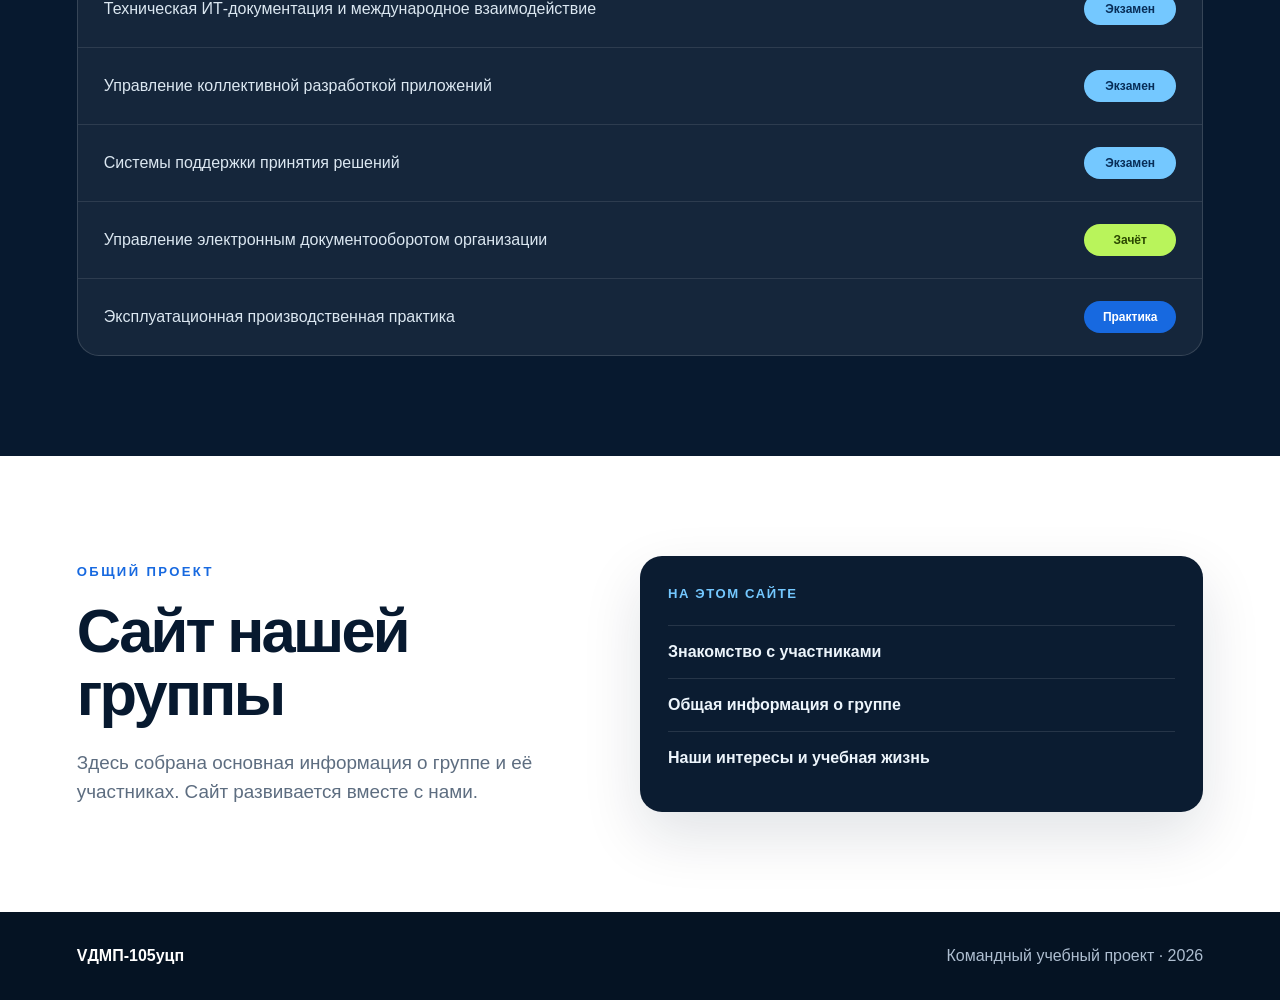
==== commit a21d61ea: "Add profile: rudchenko" ====
--- a/index.html
+++ b/index.html
@@ -51,7 +51,7 @@
             <strong>идеи</strong>
           </div>
         </div>
-        <div class="hero-card hero-card-small">8 участников</div>
+        <div class="hero-card hero-card-small">9 участников</div>
         <div class="hero-card hero-card-status"><span></span> движемся вперёд</div>
       </div>
     </section>
@@ -89,6 +89,7 @@
         <a class="member-preview" href="members/member-06.html" aria-label="Открыть резюме участника 6"><iframe src="members/member-06.html" title="Превью резюме участника 6" loading="lazy" tabindex="-1"></iframe><span>Открыть резюме →</span></a>
         <a class="member-preview" href="members/member-07.html" aria-label="Открыть резюме участника 7"><iframe src="members/member-07.html" title="Превью резюме участника 7" loading="lazy" tabindex="-1"></iframe><span>Открыть резюме →</span></a>
         <a class="member-preview" href="members/member-08.html" aria-label="Открыть резюме участника 8"><iframe src="members/member-08.html" title="Превью резюме участника 8" loading="lazy" tabindex="-1"></iframe><span>Открыть резюме →</span></a>
+        <a class="member-preview" href="members/member-09.html" aria-label="Открыть резюме Егора Рудченко"><iframe src="members/member-09.html" title="Превью резюме Егора Рудченко" loading="lazy" tabindex="-1"></iframe><span>Открыть резюме →</span></a>
       </div>
     </section>
 
@@ -100,9 +101,9 @@
 
       <div class="semester-tabs" role="tablist" aria-label="Выбор семестра">
         <button class="semester-tab is-active" type="button" role="tab" aria-selected="true" aria-controls="semester-1" data-semester="1">01 <span>текущий</span></button>
-        <button class="semester-tab" type="button" role="tab" aria-selected="false" aria-controls="semester-2" data-semester="2">02</button>
-        <button class="semester-tab" type="button" role="tab" aria-selected="false" aria-controls="semester-3" data-semester="3">03</button>
-        <button class="semester-tab" type="button" role="tab" aria-selected="false" aria-controls="semester-4" data-semester="4">04</button>
+        <button class="semester-tab" type="button" role="tab" aria-selected="false" aria-controls="semester-2" tabindex="-1" data-semester="2">02</button>
+        <button class="semester-tab" type="button" role="tab" aria-selected="false" aria-controls="semester-3" tabindex="-1" data-semester="3">03</button>
+        <button class="semester-tab" type="button" role="tab" aria-selected="false" aria-controls="semester-4" tabindex="-1" data-semester="4">04</button>
       </div>
 
       <div class="semester-panel is-active" id="semester-1" role="tabpanel" data-panel="1">
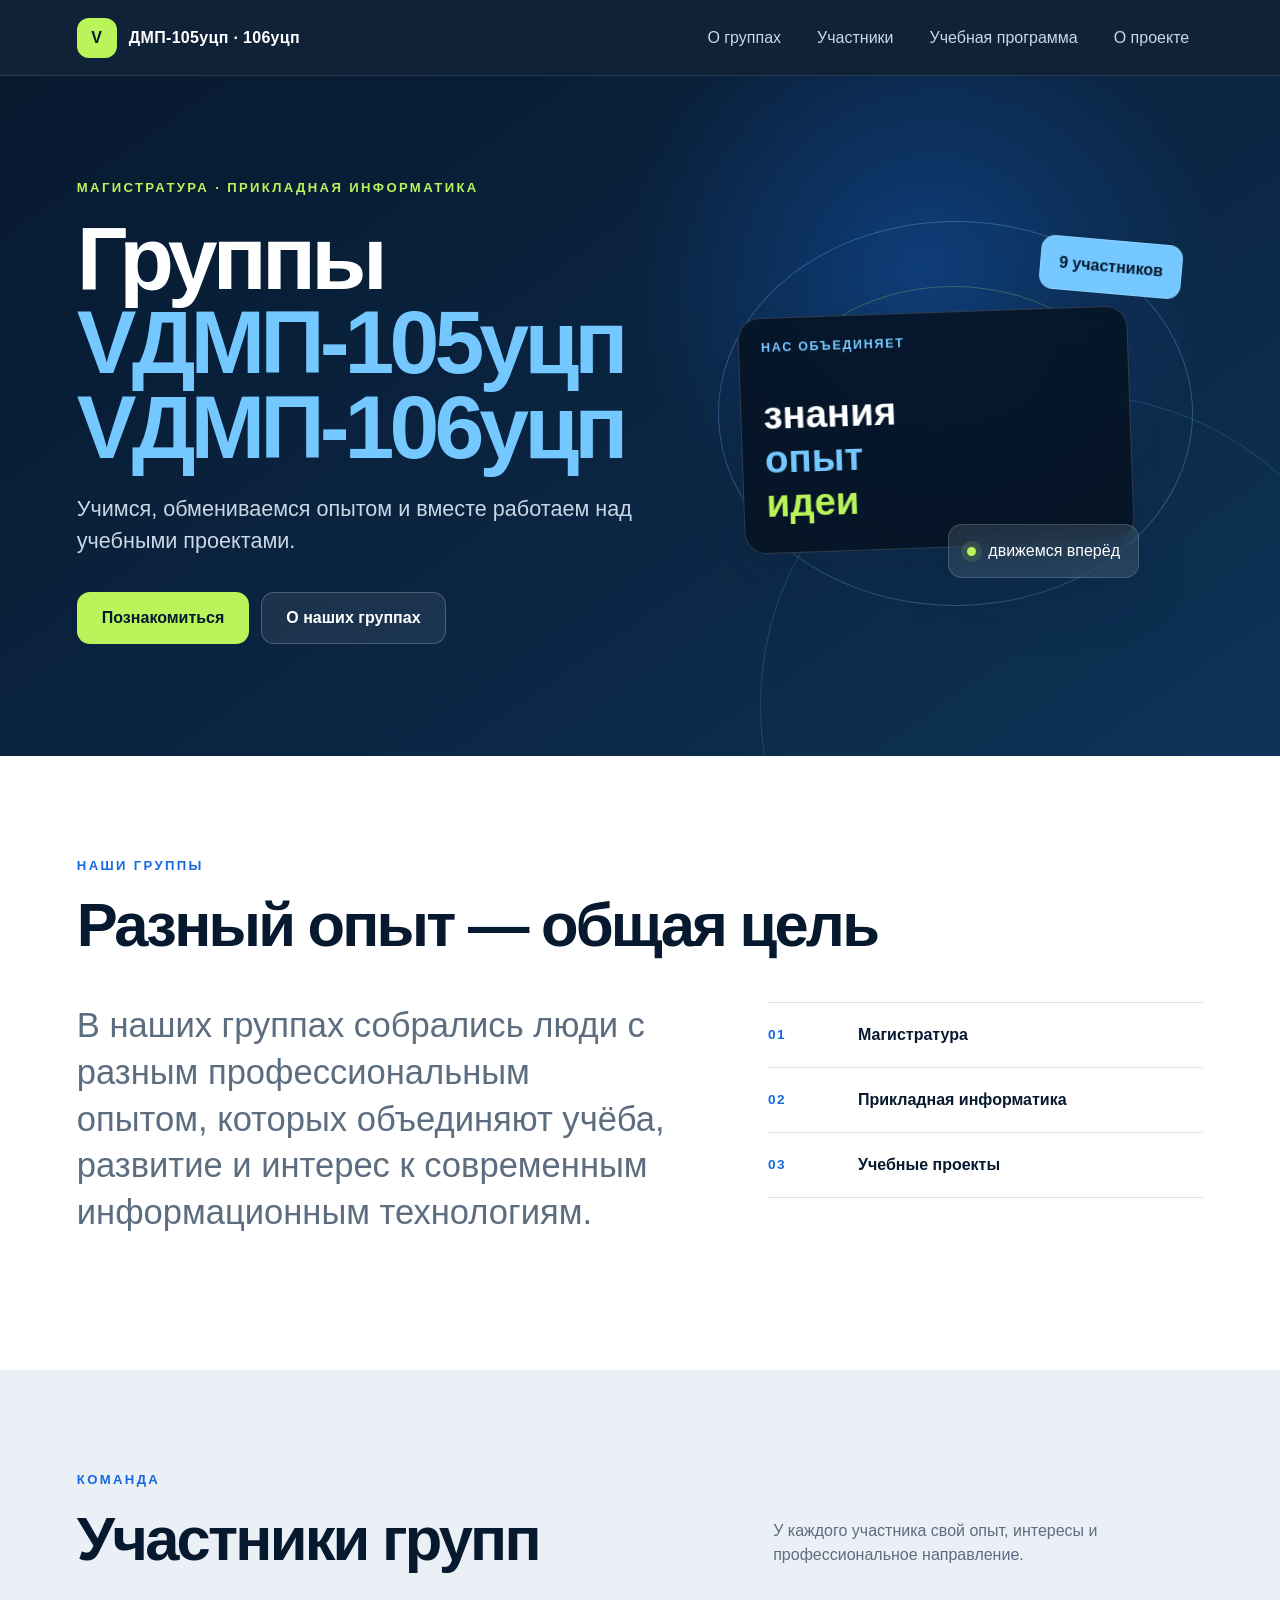
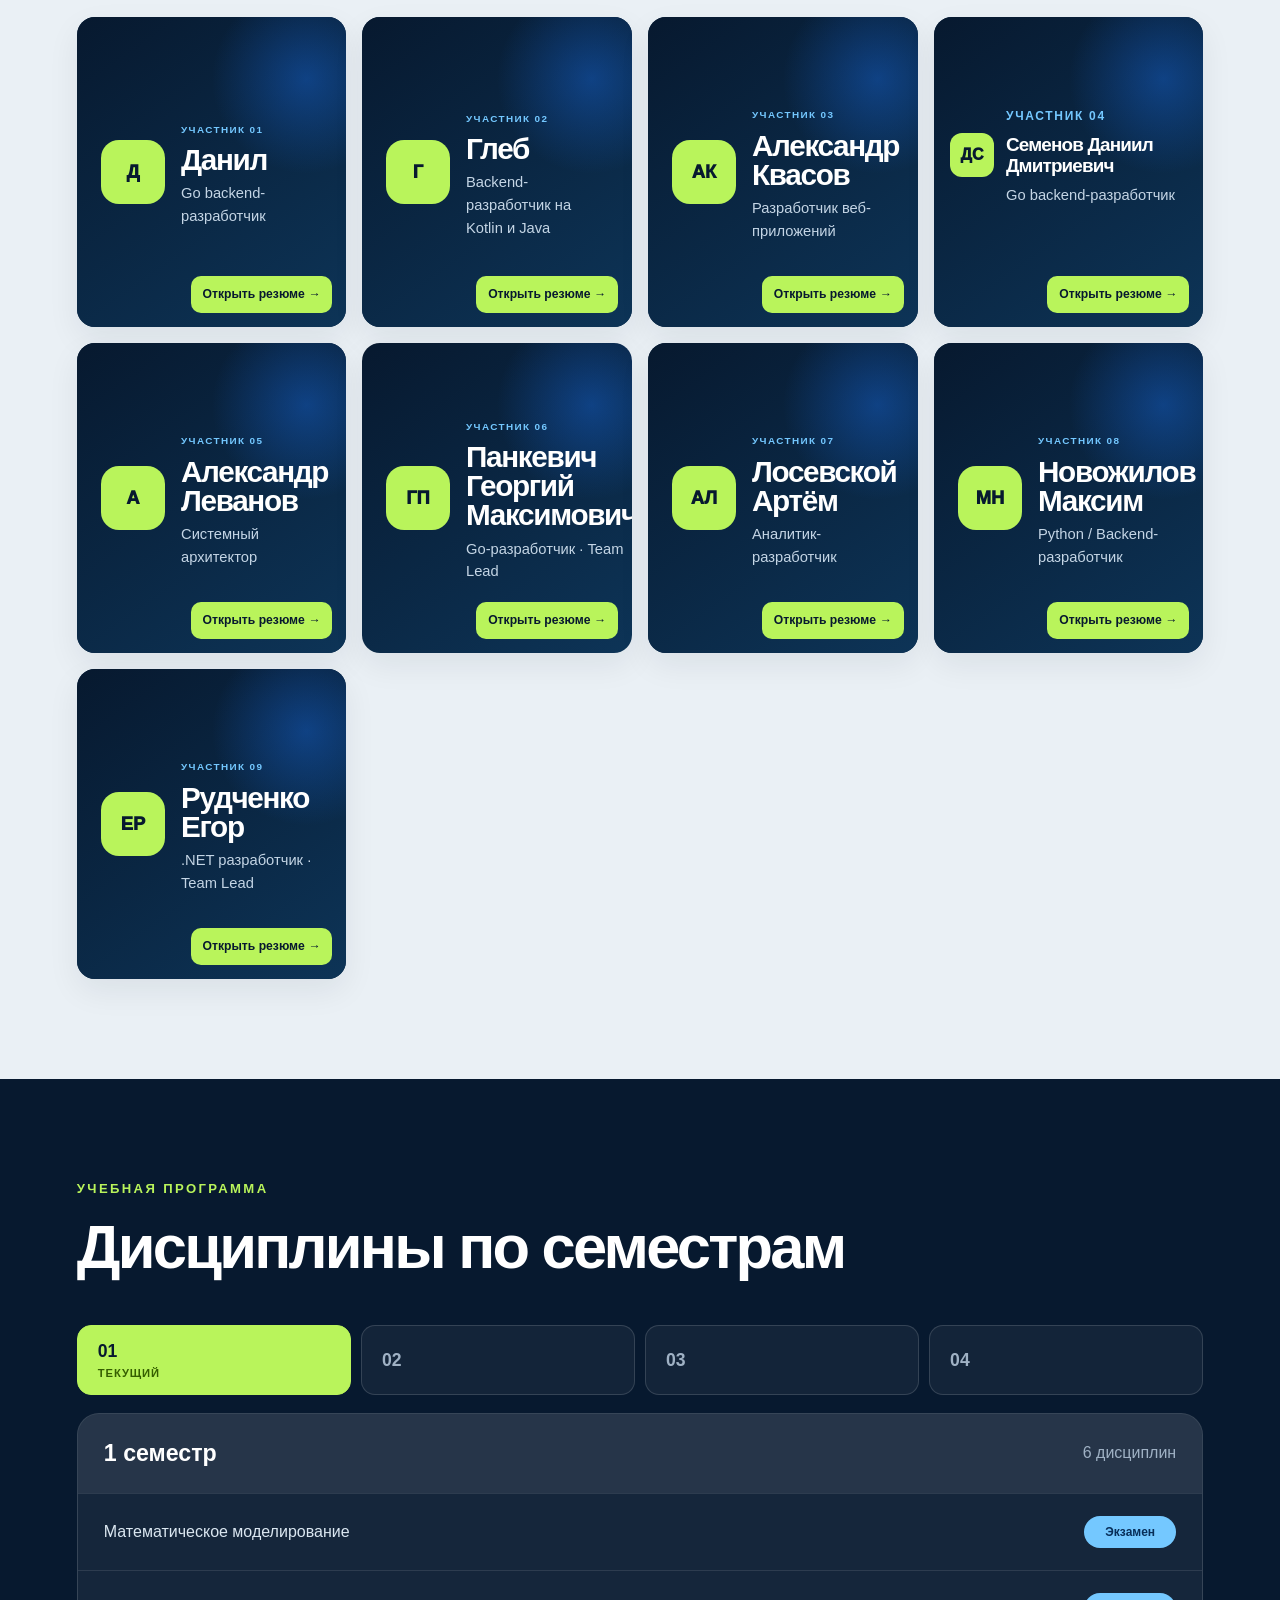
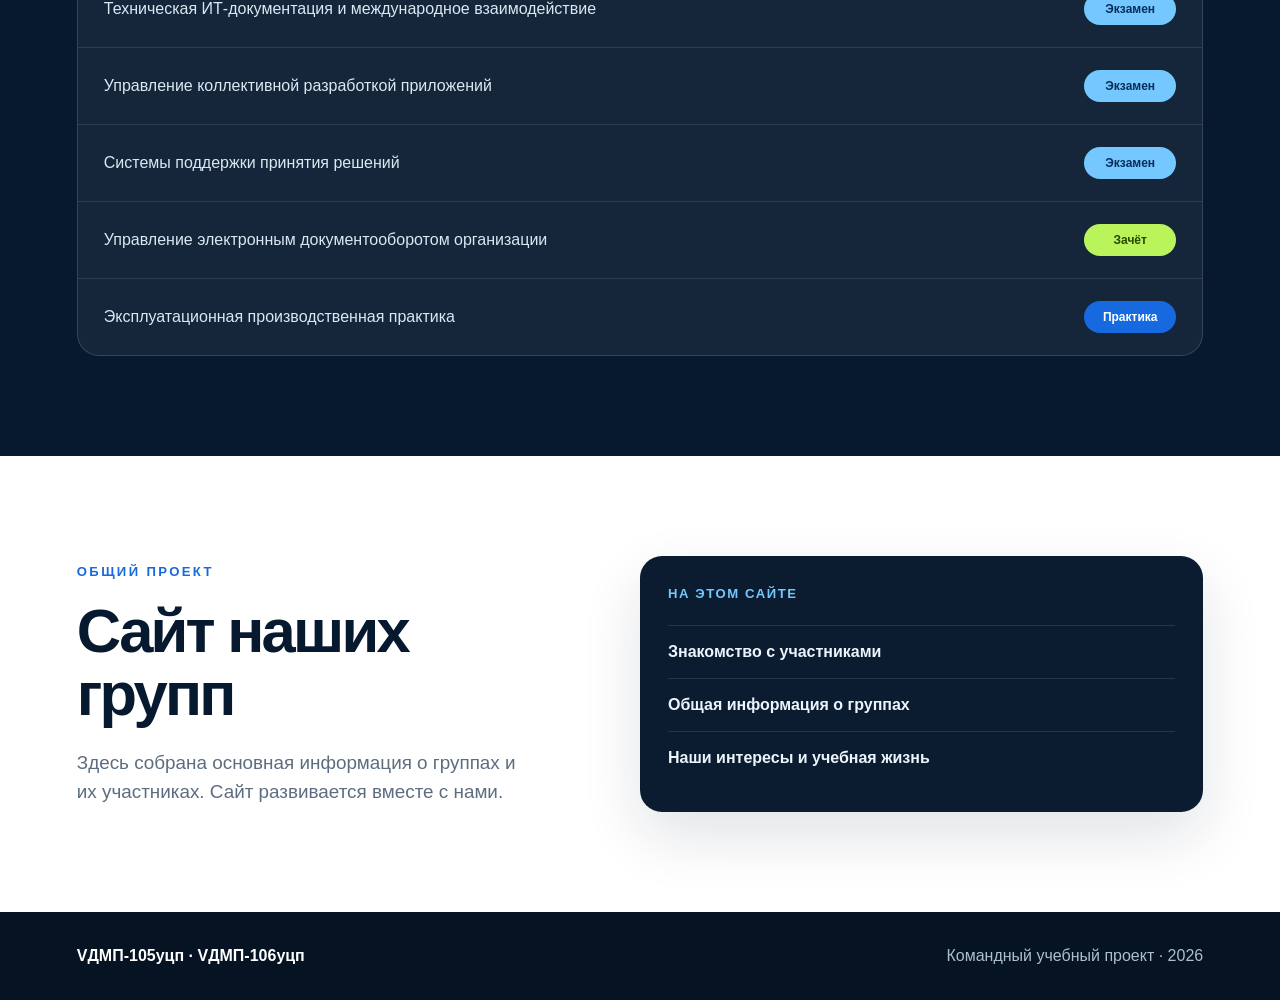
==== commit 4625b3f8: "Добавлена группа VДМП-106уцп на общий сайт" ====
--- a/index.html
+++ b/index.html
@@ -3,8 +3,8 @@
 <head>
   <meta charset="UTF-8">
   <meta name="viewport" content="width=device-width, initial-scale=1.0">
-  <meta name="description" content="Сайт учебной группы VДМП-105уцп">
-  <title>VДМП-105уцп — сайт группы</title>
+  <meta name="description" content="Сайт учебных групп VДМП-105уцп и VДМП-106уцп">
+  <title>VДМП-105уцп и VДМП-106уцп — сайт групп</title>
   <link rel="stylesheet" href="styles.css">
   <script src="script.js" defer></script>
 </head>
@@ -12,7 +12,7 @@
   <header class="site-header">
     <a class="brand" href="#top" aria-label="На главную">
       <span class="brand-mark">V</span>
-      <span>ДМП-105уцп</span>
+      <span>ДМП-105уцп · 106уцп</span>
     </a>
 
     <button class="menu-button" type="button" aria-expanded="false" aria-controls="site-nav">
@@ -21,7 +21,7 @@
     </button>
 
     <nav class="site-nav" id="site-nav" aria-label="Основная навигация">
-      <a href="#about">О группе</a>
+      <a href="#about">О группах</a>
       <a href="#team">Участники</a>
       <a href="#study">Учебная программа</a>
       <a href="#project">О проекте</a>
@@ -32,11 +32,11 @@
     <section class="hero" aria-labelledby="hero-title">
       <div class="hero-copy">
         <p class="eyebrow">Магистратура · Прикладная информатика</p>
-        <h1 id="hero-title">Группа<br><span>VДМП-105уцп</span></h1>
+        <h1 id="hero-title">Группы<br><span>VДМП-105уцп<br>VДМП-106уцп</span></h1>
         <p class="hero-text">Учимся, обмениваемся опытом и вместе работаем над учебными проектами.</p>
         <div class="hero-actions">
           <a class="button button-primary" href="#team">Познакомиться</a>
-          <a class="button button-secondary" href="#about">О нашей группе</a>
+          <a class="button button-secondary" href="#about">О наших группах</a>
         </div>
       </div>
 
@@ -58,11 +58,11 @@
 
     <section class="section about" id="about" aria-labelledby="about-title">
       <div class="section-heading">
-        <p class="eyebrow">Наша группа</p>
+        <p class="eyebrow">Наши группы</p>
         <h2 id="about-title">Разный опыт — общая цель</h2>
       </div>
       <div class="about-grid">
-        <p class="lead">В группе собрались люди с разным профессиональным опытом, которых объединяют учёба, развитие и интерес к современным информационным технологиям.</p>
+        <p class="lead">В наших группах собрались люди с разным профессиональным опытом, которых объединяют учёба, развитие и интерес к современным информационным технологиям.</p>
         <div class="fact-list">
           <div class="fact"><strong>01</strong><span>Магистратура</span></div>
           <div class="fact"><strong>02</strong><span>Прикладная информатика</span></div>
@@ -75,7 +75,7 @@
       <div class="section-heading heading-row">
         <div>
           <p class="eyebrow">Команда</p>
-          <h2 id="team-title">Участники группы</h2>
+          <h2 id="team-title">Участники групп</h2>
         </div>
         <p>У каждого участника свой опыт, интересы и профессиональное направление.</p>
       </div>
@@ -148,20 +148,20 @@
     <section class="section result" id="project" aria-labelledby="result-title">
       <div class="result-copy">
         <p class="eyebrow">Общий проект</p>
-        <h2 id="result-title">Сайт нашей группы</h2>
-        <p>Здесь собрана основная информация о группе и её участниках. Сайт развивается вместе с нами.</p>
+        <h2 id="result-title">Сайт наших групп</h2>
+        <p>Здесь собрана основная информация о группах и их участниках. Сайт развивается вместе с нами.</p>
       </div>
       <div class="result-command" aria-label="Содержание сайта">
         <span>На этом сайте</span>
         <p>Знакомство с участниками</p>
-        <p>Общая информация о группе</p>
+        <p>Общая информация о группах</p>
         <p>Наши интересы и учебная жизнь</p>
       </div>
     </section>
   </main>
 
   <footer class="site-footer">
-    <span>VДМП-105уцп</span>
+    <span>VДМП-105уцп · VДМП-106уцп</span>
     <p>Командный учебный проект · <span id="year">2026</span></p>
   </footer>
 </body>
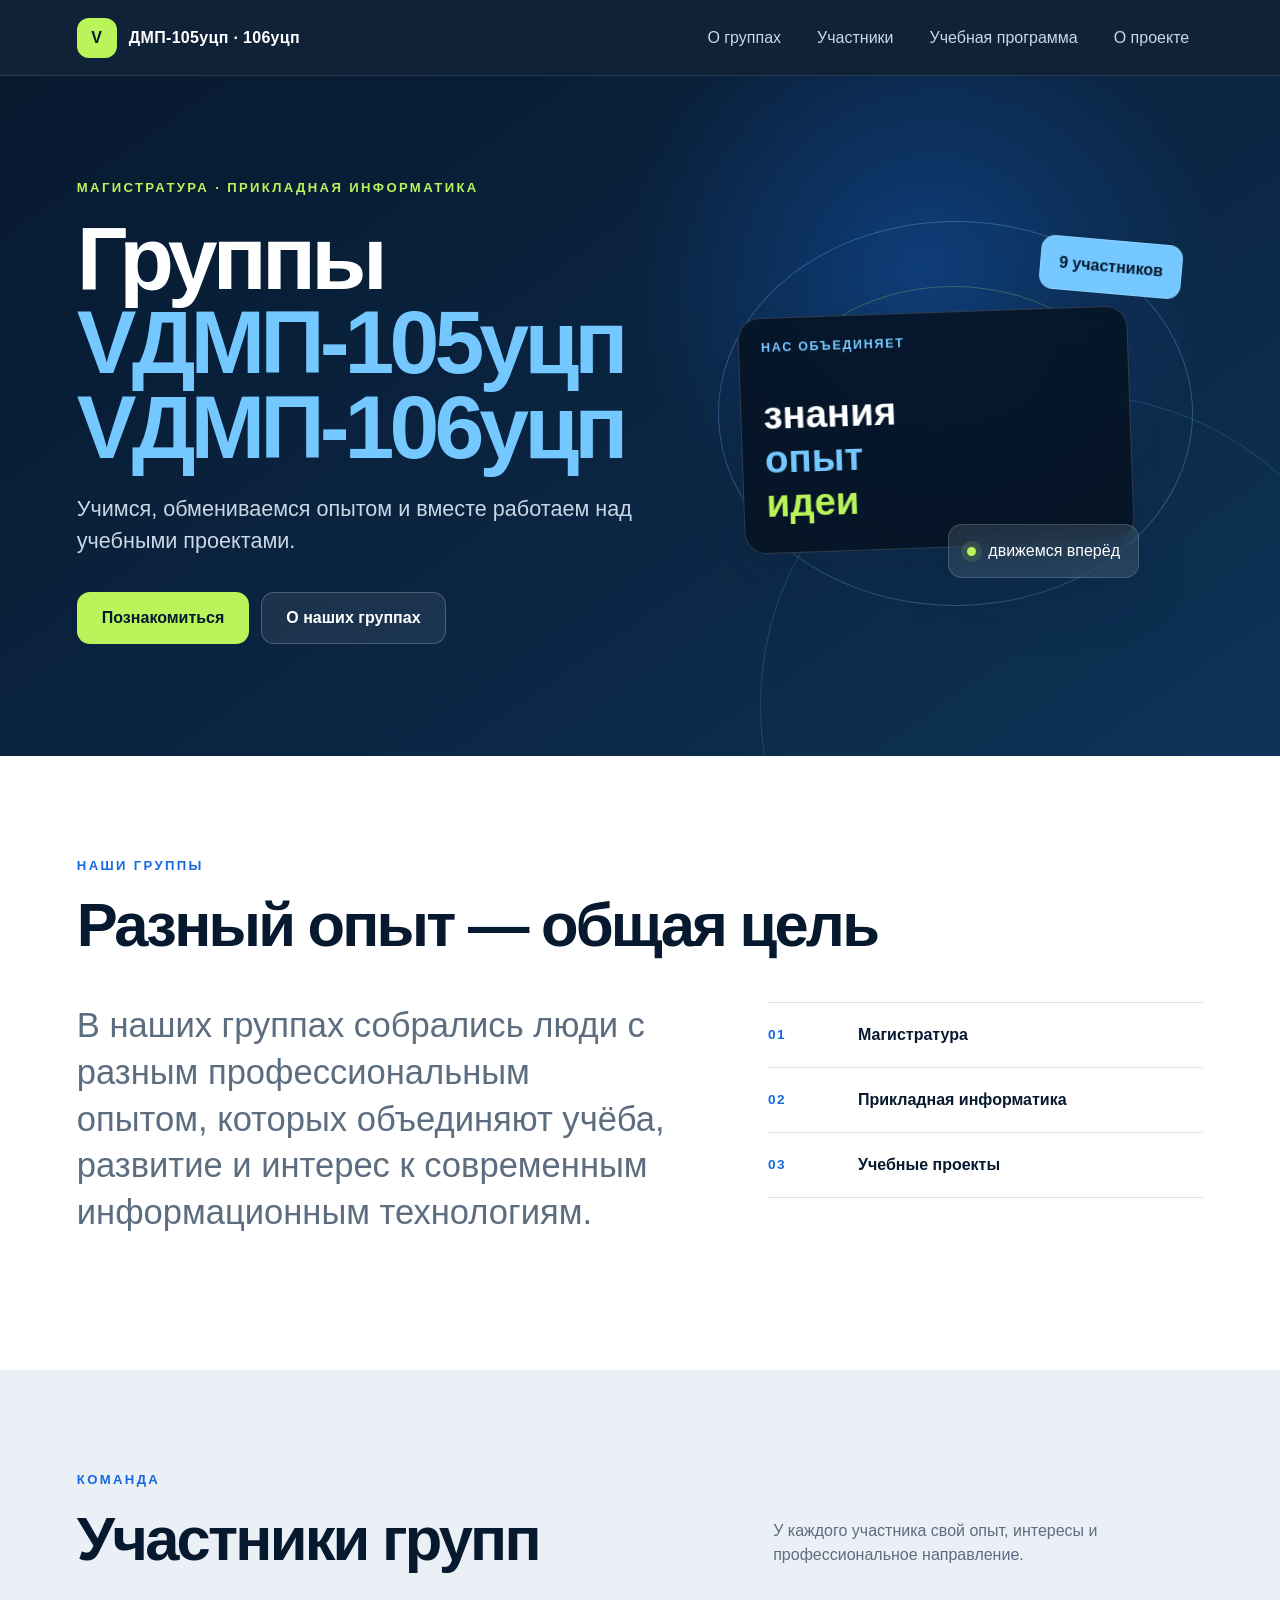
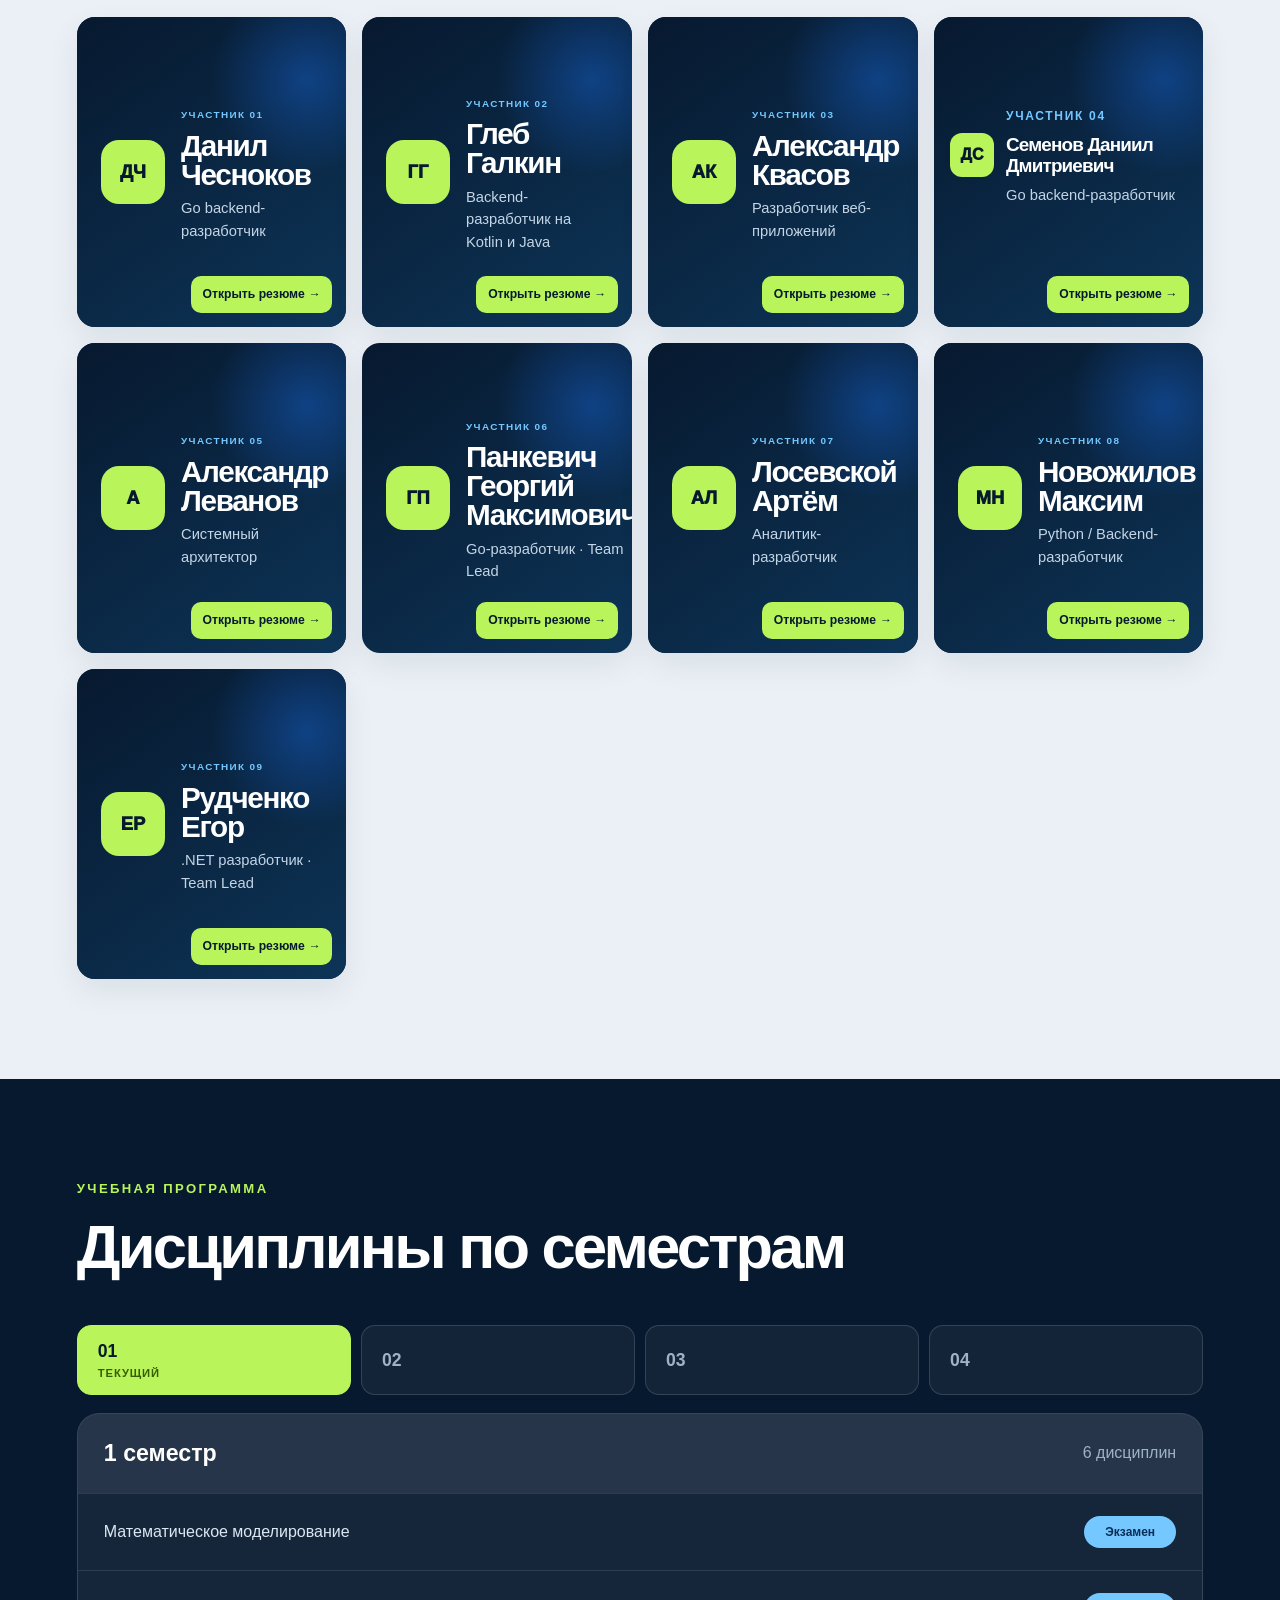
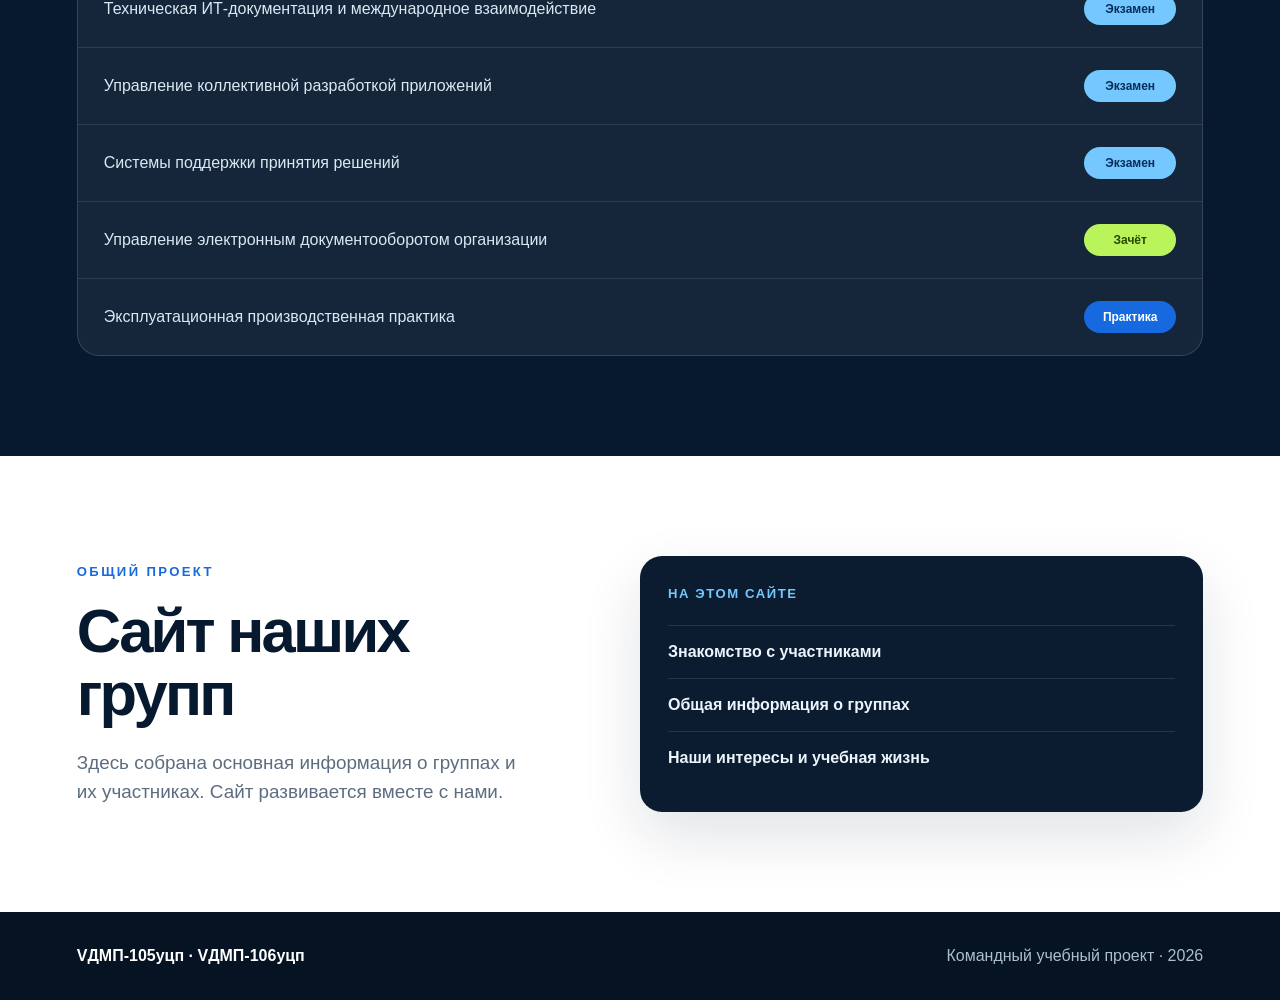
==== commit f6a86ea8: "Add surnames for members 01 and 02" ====
--- a/index.html
+++ b/index.html
@@ -81,8 +81,8 @@
       </div>
 
       <div class="members-grid">
-        <a class="member-preview" href="members/member-01.html" aria-label="Открыть резюме участника 1"><iframe src="members/member-01.html" title="Превью резюме участника 1" loading="lazy" tabindex="-1"></iframe><span>Открыть резюме →</span></a>
-        <a class="member-preview" href="members/member-02.html" aria-label="Открыть резюме участника 2"><iframe src="members/member-02.html" title="Превью резюме участника 2" loading="lazy" tabindex="-1"></iframe><span>Открыть резюме →</span></a>
+        <a class="member-preview" href="members/member-01.html" aria-label="Открыть резюме Данила Чеснокова"><iframe src="members/member-01.html" title="Превью резюме Данила Чеснокова" loading="lazy" tabindex="-1"></iframe><span>Открыть резюме →</span></a>
+        <a class="member-preview" href="members/member-02.html" aria-label="Открыть резюме Глеба Галкина"><iframe src="members/member-02.html" title="Превью резюме Глеба Галкина" loading="lazy" tabindex="-1"></iframe><span>Открыть резюме →</span></a>
         <a class="member-preview" href="members/member-03.html" aria-label="Открыть резюме участника 3"><iframe src="members/member-03.html" title="Превью резюме участника 3" loading="lazy" tabindex="-1"></iframe><span>Открыть резюме →</span></a>
         <a class="member-preview" href="members/member-04.html" aria-label="Открыть резюме участника 4"><iframe src="members/member-04.html" title="Превью резюме участника 4" loading="lazy" tabindex="-1"></iframe><span>Открыть резюме →</span></a>
         <a class="member-preview" href="members/member-05.html" aria-label="Открыть резюме участника 5"><iframe src="members/member-05.html" title="Превью резюме участника 5" loading="lazy" tabindex="-1"></iframe><span>Открыть резюме →</span></a>
